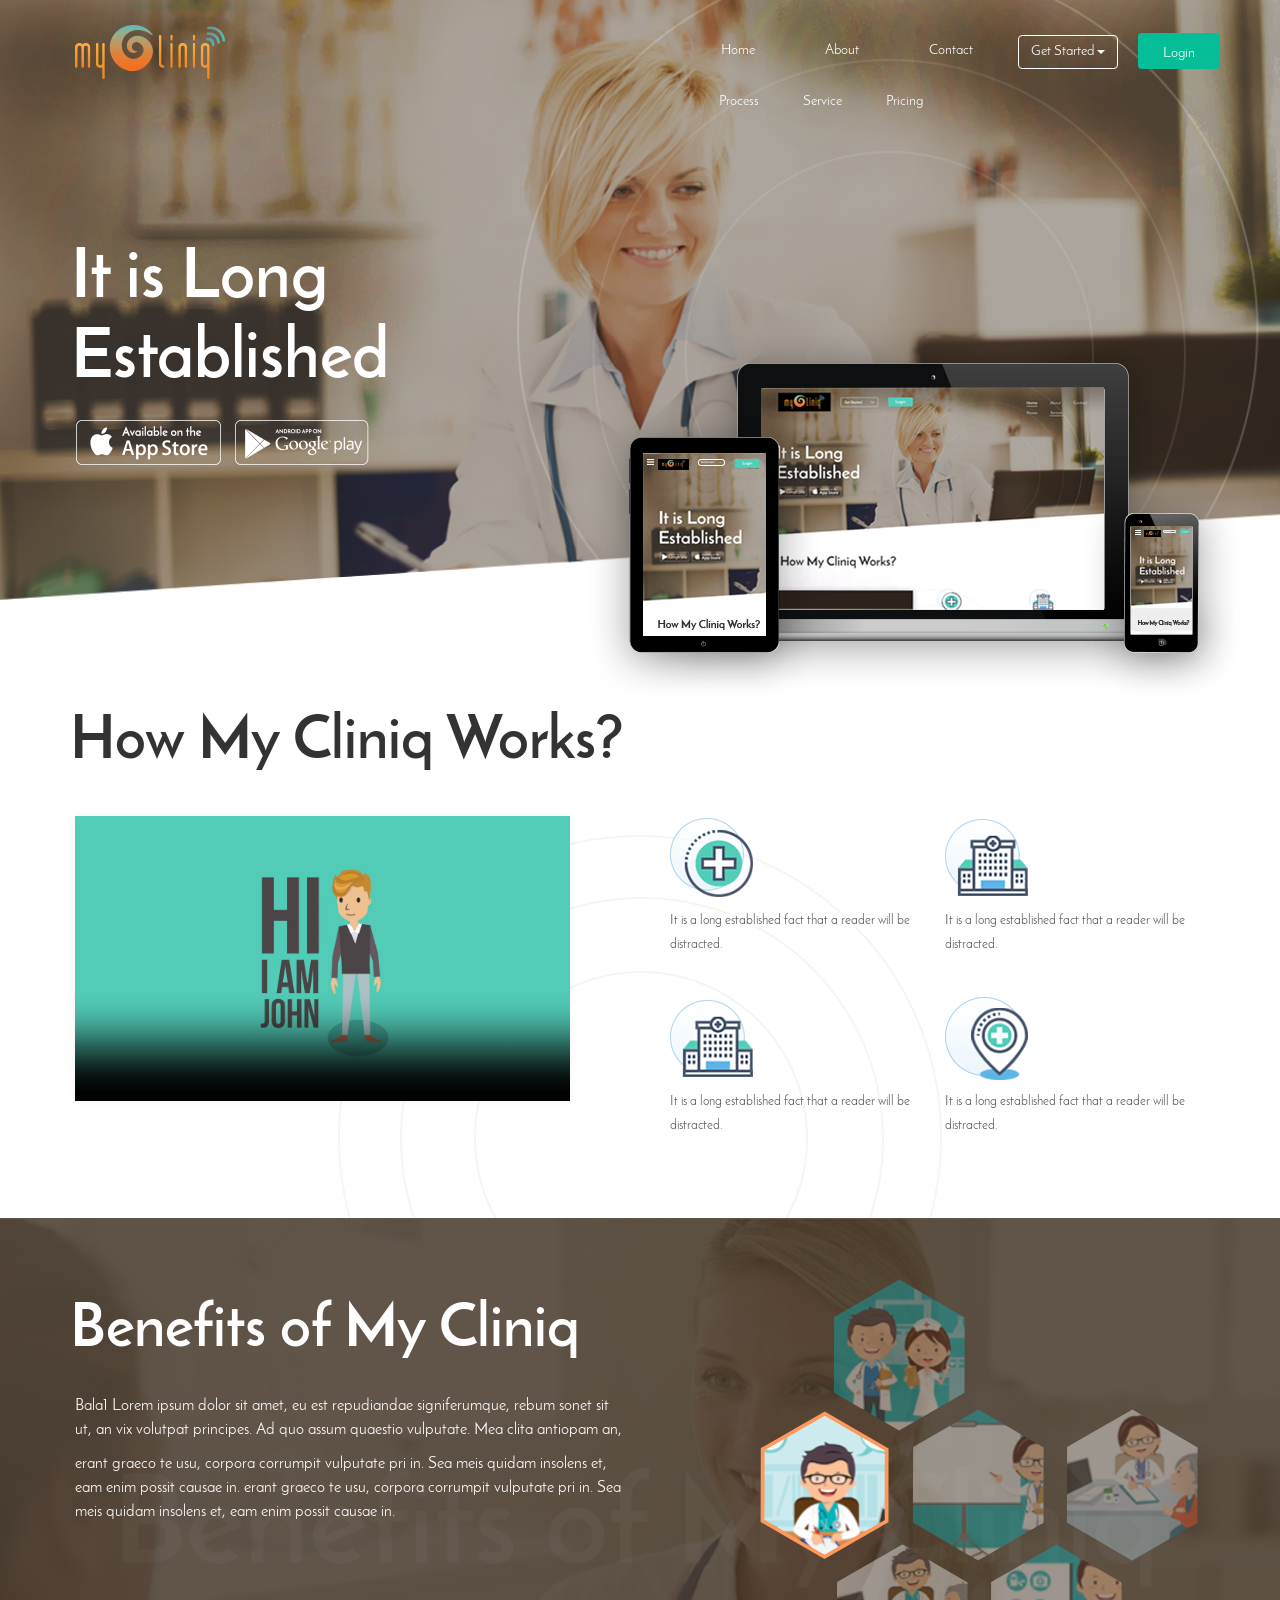
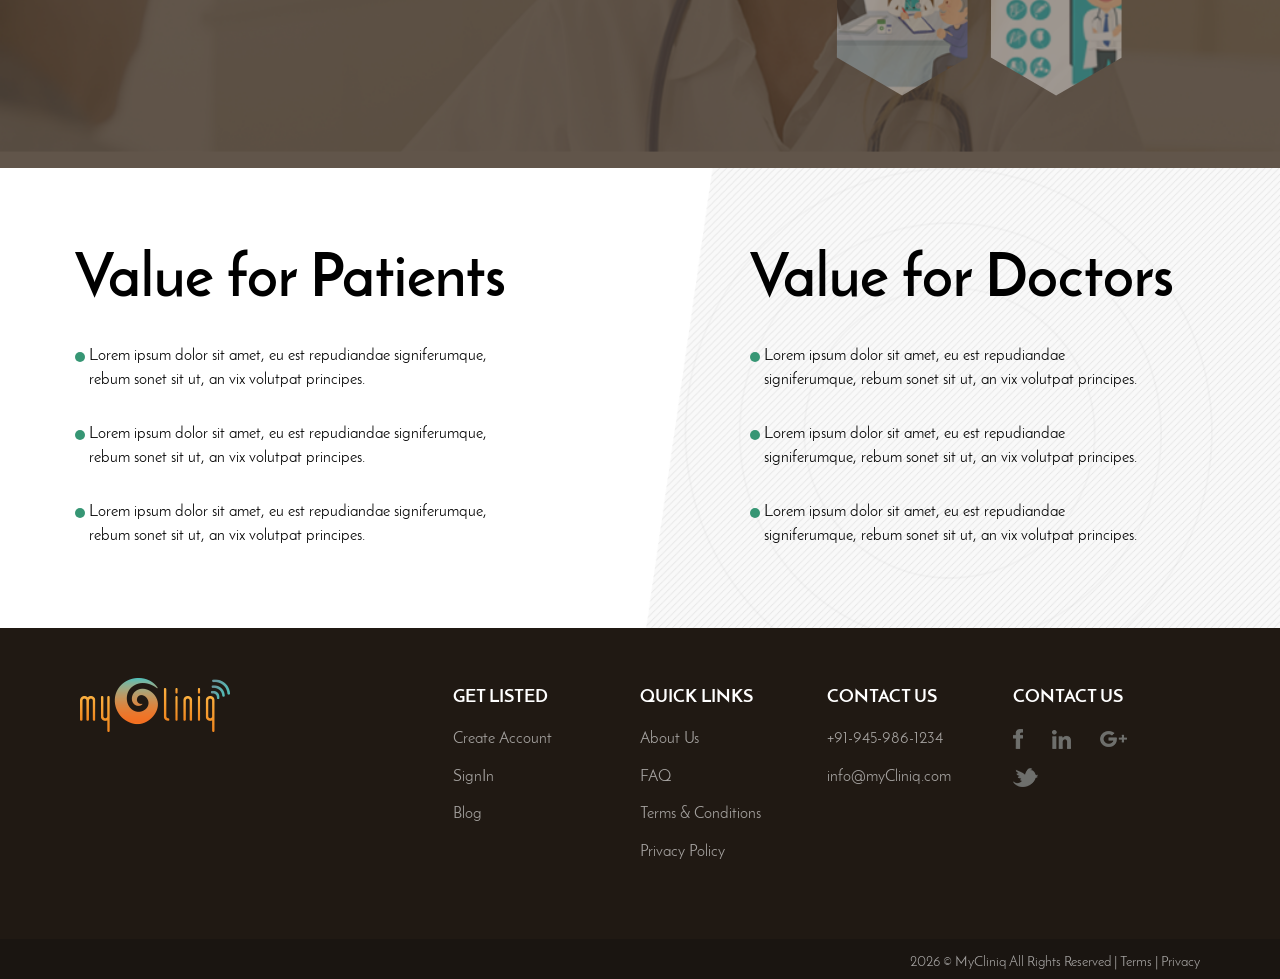
==== index.html @ f1e94895 "Initial commit: MyCliniq website with Terms & Privacy pages" ====
<!DOCTYPE html>
<html>
<head>
    <title>myCliniq</title>
    <meta http-equiv="content-type" content="text/html;"/>
    <meta name="description" content="">
    <meta name="keywords" content="">
    <meta name="google-site-verification" content="" />
    <meta charset="utf-8">
    <meta http-equiv="X-UA-Compatible" content="IE=edge">
    <meta name="viewport" content="width=device-width, initial-scale=1.0, minimum-scale=1.0, maximum-scale=1.0, user-scalable=no">  
    <!-- Favicons -->
    <link rel="shortcut icon" href="assets/images/fav.png">
    <!-- css styles link -->
    <link href="assets/css/bootstrap.min.css" rel="stylesheet">
    <link href="assets/css/style.min.css" rel="stylesheet">
</head>
<body>
    <div id="banner-section">
        <nav class="navbar-align navbar navbar-default navbar-fixed-top">
            <div class="container-fluid mmpad0">
                <div class="navbar-header">
                   <button type="button" class="navbar-toggle collapsed" data-toggle="collapse"data-target="#navbar" aria-expanded="false" aria-controls="navbar">
                    <span class="sr-only">Toggle navigation</span>
                    <span class="icon-bar"></span>
                    <span class="icon-bar"></span>
                    <span class="icon-bar"></span>
                </button>
                <a class="navbar-brand" href="#">
                    <img src="assets/images/banner/logo.png">
                </a>
            </div>
            <div id="navbar" class="navbar-collapse collapse">
                <ul class="nav navbar-nav navbar-right">
                    <li>
                        <a href="#">Home</a>
                    </li>
                    <li>
                        <a href="#">About</a>
                    </li>
                    <li>
                        <a href="#">Contact</a>
                    </li>
                   
                        <li class="nav-unlist">
                            <a href="#">Process</a>
                        </li>
                        <li class="nav-unlist">
                            <a href="#">Service</a>
                        </li>
                        <li class="nav-unlist" data-toggle="modal" data-target="#myModal">
                            <a href="#" >Pricing</a>
                        </li>

                    <li class="getstarted-dropdown">
                        <div class="dropdown">
                          <button class="btn btn-default dropdown-toggle" type="button" id="dropdownMenu1" data-toggle="dropdown" aria-haspopup="true" aria-expanded="true">
                            Get Started
                            <span class="caret"></span>
                        </button>
                        <ul class="dropdown-menu">
                            <li><a href="#">For Patients</a></li>
                            <li><a href="#">For Doctors</a></li>
                        </ul>
                    </li>
                    <li class="loginbtn">
                        <a href="#">Login</a>
                    </li>
                    

                </ul>
            </div>
        </div>
    </nav>
    <div id="nav-below">
        <ul class="list-unstyled pull-right">
            <li>
                <a href="#">Process</a>
            </li>
            <li>
                <a href="#">Service</a>
            </li>
            <li data-toggle="modal" data-target="#myModal">
                <a href="#" >Pricing</a>
            </li>
        </ul>
    </div>
    <div class="banner-notes">
        <h5>It is Long <br>Established</h5>
        <ul class="list-unstyled">
            <li>
                <a href="#">
                    <img src="assets/images/banner/store.png">
                </a>
            </li>
            <li>
                <a href="#">
                    <img src="assets/images/banner/play.png">
                </a>
            </li>
        </ul>
    </div>
    <div class="banner-showcase">
        <img src="assets/images/banner/lap.png">
    </div>
</div>
<!-- how its works -->
<div class="row" id="how-it-works">
    <div class="works-heading">
        <h5>How My Cliniq Works?</h5>

    </div>
    <img src="assets/images/works/how-works.png" class="work-banner">
    <div class="work-circle">
        <img src="assets/images/works/work-circle.png">
    </div>
    <div class="col-md-6 mpad0">
        <div class="video-section">
         <video poster="assets/images/works/poster.png" allowfullscreen="" controls="">
             <source src="assets/patient.mp4" type="video/mp4">
             </video>
         </div>
     </div>
     <div class="col-md-6 mpad0">
        <div class="video-elboration">
            <div class="col-md-6 col-sm-6 col-xs-12 mpad0 work-process">
                <img src="assets/images/works/icon1.png">
                <p>
                    It is a long established fact that a reader will be distracted.
                </p>
            </div>
            <div class="col-md-6 col-sm-6 col-xs-12 mpad0 work-process">
                <img src="assets/images/works/icon2.png">
                <p>
                    It is a long established fact that a reader will be distracted.
                </p>
            </div>
            <div class="col-md-6 col-sm-6 col-xs-12 mpad0 work-process">
                <img src="assets/images/works/icon2.png">
                <p>
                    It is a long established fact that a reader will be distracted.
                </p>
            </div>
            <div class="col-md-6 col-sm-6 col-xs-12 mpad0 work-process">
                <img src="assets/images/works/icon3.png">
                <p>
                    It is a long established fact that a reader will be distracted.
                </p>
            </div>
        </div>
    </div>
</div>
<!-- benefits of works -->
<div id="benefits-visirx">
   <div class="arrow-section">
    <ul>
        <li class="left-arrow" id="previous">
            <img src="assets/images/benefits/left-arrow.png">
        </li>
        <li class="right-arrow" id="next" >
            <img src="assets/images/benefits/right-arrow.png">
        </li>
    </ul>
</div>
<div class="works-heading">
    <h5>Benefits of My Cliniq</h5>
</div>
<div class="col-md-6">
    <div class="dsktp-benefit visirx-benefits-desc">
        <div class="benifts-desc first-menu-section">
            <p>Bala1 Lorem ipsum dolor sit amet, eu est repudiandae signiferumque, rebum sonet sit ut, an vix volutpat principes. Ad quo assum quaestio vulputate. Mea clita antiopam an, 
            </p>
            <p>
                erant graeco te usu, corpora corrumpit vulputate pri in. Sea meis quidam insolens et, eam enim possit causae in.
                erant graeco te usu, corpora corrumpit vulputate pri in. Sea meis quidam insolens et, eam enim possit causae in.
            </p>
        </div>
        <div class="benifts-desc second-menu-section hide">
            <p>Bala2 Lorem ipsum dolor sit amet, eu est repudiandae signiferumque, rebum sonet sit ut, an vix volutpat principes. Ad quo assum quaestio vulputate. Mea clita antiopam an, 
            </p>
            <p>
                erant graeco te usu, corpora corrumpit vulputate pri in. Sea meis quidam insolens et, eam enim possit causae in.
                erant graeco te usu, corpora corrumpit vulputate pri in. Sea meis quidam insolens et, eam enim possit causae in.
            </p>
        </div>
        <div class="benifts-desc third-menu-section hide">
            <p>Bala3 Lorem ipsum dolor sit amet, eu est repudiandae signiferumque, rebum sonet sit ut, an vix volutpat principes. Ad quo assum quaestio vulputate. Mea clita antiopam an, 
            </p>
            <p>
                erant graeco te usu, corpora corrumpit vulputate pri in. Sea meis quidam insolens et, eam enim possit causae in.
                erant graeco te usu, corpora corrumpit vulputate pri in. Sea meis quidam insolens et, eam enim possit causae in.
            </p>
        </div>
        <div class="benifts-desc four-menu-section hide">
            <p>Bala4 Lorem ipsum dolor sit amet, eu est repudiandae signiferumque, rebum sonet sit ut, an vix volutpat principes. Ad quo assum quaestio vulputate. Mea clita antiopam an, 
            </p>
            <p>
                erant graeco te usu, corpora corrumpit vulputate pri in. Sea meis quidam insolens et, eam enim possit causae in.
                erant graeco te usu, corpora corrumpit vulputate pri in. Sea meis quidam insolens et, eam enim possit causae in.
            </p>
        </div>
        <div class="benifts-desc five-menu-section hide">
            <p>Bala5 Lorem ipsum dolor sit amet, eu est repudiandae signiferumque, rebum sonet sit ut, an vix volutpat principes. Ad quo assum quaestio vulputate. Mea clita antiopam an, 
            </p>
            <p>
                erant graeco te usu, corpora corrumpit vulputate pri in. Sea meis quidam insolens et, eam enim possit causae in.
                erant graeco te usu, corpora corrumpit vulputate pri in. Sea meis quidam insolens et, eam enim possit causae in.
            </p>
        </div>
        <div class="benifts-desc six-menu-section hide">
            <p>Bala6 Lorem ipsum dolor sit amet, eu est repudiandae signiferumque, rebum sonet sit ut, an vix volutpat principes. Ad quo assum quaestio vulputate. Mea clita antiopam an, 
            </p>
            <p>
                erant graeco te usu, corpora corrumpit vulputate pri in. Sea meis quidam insolens et, eam enim possit causae in.
                erant graeco te usu, corpora corrumpit vulputate pri in. Sea meis quidam insolens et, eam enim possit causae in.
            </p>
        </div>
    </div>
    <div class="mob-benefit visirx-benefits-desc">
        <div class="benifts-desc first-menu-section">
            <img src="assets/images/benefits/1.png">
            <p>Bala1 Lorem ipsum dolor sit amet, eu est repudiandae signiferumque, rebum sonet sit ut, an vix volutpat principes. Ad quo assum quaestio vulputate. Mea clita antiopam an, 
            </p>
        </div>
        <div class="benifts-desc second-menu-section hide">
            <img src="assets/images/benefits/2.png">
            <p>Bala2 Lorem ipsum dolor sit amet, eu est repudiandae signiferumque, rebum sonet sit ut, an vix volutpat principes. Ad quo assum quaestio vulputate. Mea clita antiopam an, 
            </p>
        </div>
        <div class="benifts-desc third-menu-section hide">
            <img src="assets/images/benefits/3.png">
            <p>Bala3 Lorem ipsum dolor sit amet, eu est repudiandae signiferumque, rebum sonet sit ut, an vix volutpat principes. Ad quo assum quaestio vulputate. Mea clita antiopam an, 
            </p>
        </div>
        <div class="benifts-desc four-menu-section hide">
            <img src="assets/images/benefits/4.png">
            <p>Bala4 Lorem ipsum dolor sit amet, eu est repudiandae signiferumque, rebum sonet sit ut, an vix volutpat principes. Ad quo assum quaestio vulputate. Mea clita antiopam an, 
            </p>
        </div>
        <div class="benifts-desc five-menu-section hide">
            <img src="assets/images/benefits/5.png">
            <p>Bala5 Lorem ipsum dolor sit amet, eu est repudiandae signiferumque, rebum sonet sit ut, an vix volutpat principes. Ad quo assum quaestio vulputate. Mea clita antiopam an, 
            </p>
        </div>
        <div class="benifts-desc six-menu-section hide">
            <img src="assets/images/benefits/6.png">
            <p>Bala6 Lorem ipsum dolor sit amet, eu est repudiandae signiferumque, rebum sonet sit ut, an vix volutpat principes. Ad quo assum quaestio vulputate. Mea clita antiopam an, 
            </p>
        </div>
    </div>
</div>
<div class="col-md-6">
    <div class="benefits-polygon">
        <div class="layer1">
            <svg id="image-fill"  xmlns="http://www.w3.org/2000/svg" version="1.1" width="150" height="170" xmlns:xlink="http://www.w3.org/1999/xlink">
                <defs>
                   <pattern id="image-bg1" x="0" y="0" height="300" width="300" patternUnits="userSpaceOnUse">
                    <image width="150" height="170" xlink:href="assets/images/benefits/2.png">
                    </image>
                </pattern>
            </defs>
            <polygon data-menu="first-menu" class="hex " points="133.5,118.8 68.1,156.4 2.9,118.5 3.1,43.1 68.4,5.6 133.6,43.4" fill="url('#image-bg1')">
            </polygon>
        </svg>
    </div>
    <div class="layer2">
        <svg id="image-fill"  xmlns="http://www.w3.org/2000/svg" version="1.1" width="150" height="170" xmlns:xlink="http://www.w3.org/1999/xlink">
            <defs>
                <pattern id="image-bg2" x="0" y="0" height="300" width="300" patternUnits="userSpaceOnUse">
                    <image width="150" height="170" xlink:href="assets/images/benefits/1.png">
                    </image>
                </pattern>
            </defs>
            <polygon data-menu="second-menu" class="hex active" points="133.5,118.8 68.1,156.4 2.9,118.5 3.1,43.1 68.4,5.6 133.6,43.4" fill="url('#image-bg2')"></polygon>
        </svg>
        <svg id="image-fill"  xmlns="http://www.w3.org/2000/svg" version="1.1" width="150" height="170" xmlns:xlink="http://www.w3.org/1999/xlink">
            <defs>
                <pattern id="image-bg3" x="0" y="0" height="300" width="300" patternUnits="userSpaceOnUse">
                    <image width="150" height="170" xlink:href="assets/images/benefits/3.png">
                    </image>
                </pattern>
            </defs>
            <polygon data-menu="third-menu" class="hex" points="133.5,118.8 68.1,156.4 2.9,118.5 3.1,43.1 68.4,5.6 133.6,43.4" fill="url('#image-bg3')"></polygon>
        </svg>
        <svg id="image-fill"  xmlns="http://www.w3.org/2000/svg" version="1.1" width="150" height="170" xmlns:xlink="http://www.w3.org/1999/xlink">
            <defs>
                <pattern id="image-bg4" x="0" y="0" height="300" width="300" patternUnits="userSpaceOnUse">
                    <image width="150" height="170" xlink:href="assets/images/benefits/4.png">
                    </image>
                </pattern>
            </defs>
            <polygon data-menu="four-menu" class="hex" points="133.5,118.8 68.1,156.4 2.9,118.5 3.1,43.1 68.4,5.6 133.6,43.4" fill="url('#image-bg4')"></polygon>
        </svg>
    </div>
    <div class="layer3">
        <svg id="image-fill"  xmlns="http://www.w3.org/2000/svg" version="1.1" width="150" height="170" xmlns:xlink="http://www.w3.org/1999/xlink">
            <defs>
                <pattern id="image-bg5" x="0" y="0" height="300" width="300" patternUnits="userSpaceOnUse">
                    <image width="150" height="170" xlink:href="assets/images/benefits/5.png">
                    </image>
                </pattern>
            </defs>
            <polygon data-menu="five-menu" class="hex" points="133.5,118.8 68.1,156.4 2.9,118.5 3.1,43.1 68.4,5.6 133.6,43.4" fill="url('#image-bg5')"></polygon>
        </svg>
        <svg id="image-fill"  xmlns="http://www.w3.org/2000/svg" version="1.1" width="150" height="170" xmlns:xlink="http://www.w3.org/1999/xlink">
            <defs>
                <pattern id="image-bg6" x="0" y="0" height="300" width="300" patternUnits="userSpaceOnUse">
                    <image width="150" height="170" xlink:href="assets/images/benefits/6.png">
                    </image>
                </pattern>
            </defs>
            <polygon data-menu="six-menu" class="hex" points="133.5,118.8 68.1,156.4 2.9,118.5 3.1,43.1 68.4,5.6 133.6,43.4" fill="url('#image-bg6')"></polygon>
        </svg>
    </div>
</div>
</div>
</div>
<!-- visirx value -->
<div id="visirx-value-section">
    <div class="col-md-6">
        <div class="value-patient">
            <div class="works-heading">
                <h5>Value for Patients</h5>
            </div>
            <div class="value-desc">
                <ul class="list-unstyled">
                    <li>
                        <label></label>
                        <span> 
                            Lorem ipsum dolor sit amet, eu est repudiandae signiferumque,
                            rebum sonet sit ut, an vix volutpat principes.
                        </span>
                    </li>
                    <li>
                        <label></label>
                        <span> 
                            Lorem ipsum dolor sit amet, eu est repudiandae signiferumque,
                            rebum sonet sit ut, an vix volutpat principes.
                        </span>
                    </li>
                    <li>
                        <label></label>
                        <span> 
                            Lorem ipsum dolor sit amet, eu est repudiandae signiferumque,
                            rebum sonet sit ut, an vix volutpat principes.
                        </span>
                    </li>
                </ul>
            </div>
        </div>
    </div>
    <div class="col-md-6 mpad0 pad0">
        <div class="value-doctor">
            <div class="value-doctr-img">
                <img src="assets//images/value/lines.png">
            </div>
            <div class="works-heading">
                <h5>Value for Doctors</h5>
            </div>
            <div class="value-desc">
                <ul class="list-unstyled">
                    <li>
                        <label class="hex-bullet"></label>
                        <span> 
                            Lorem ipsum dolor sit amet, eu est repudiandae signiferumque,
                            rebum sonet sit ut, an vix volutpat principes.
                        </span>
                    </li>
                    <li>
                        <label></label>
                        <span> 
                            Lorem ipsum dolor sit amet, eu est repudiandae signiferumque,
                            rebum sonet sit ut, an vix volutpat principes.
                        </span>
                    </li>
                    <li>
                        <label></label>
                        <span> 
                            Lorem ipsum dolor sit amet, eu est repudiandae signiferumque,
                            rebum sonet sit ut, an vix volutpat principes.
                        </span>
                    </li>
                </ul>
            </div>
        </div>
    </div>
</div>
<!-- footer -->
<div class="footer">
    <div class="container-fluid pad0">
        <div class="col-md-4 pad0">
            <div class="logo-footer">
                <img src="assets/images/banner/logo.png">
            </div>
        </div>
        <div class="col-md-2 col-xs-6 pad0">
            <div class="footer-link">
                <h5>GET LISTED</h5>
                <ul class="list-unstyled">
                    <li>
                        <a href="#">Create Account</a>
                    </li>
                    <li>
                        <a href="#">SignIn</a>
                    </li>
                    <li>
                        <a href="#">Blog</a>
                    </li>
                </ul>
            </div>
        </div>
        <div class="col-md-2 col-xs-6 pad0">
            <div class="footer-link">
                <h5>QUICK LINKS</h5>
                <ul class="list-unstyled">
                    <li>
                        <a href="#">About Us</a>
                    </li>
                    <li>
                        <a href="#">FAQ</a>
                    </li>
                    <li>
                        <a href="terms-and-conditions.html">Terms & Conditions</a>
                    </li>
                    <li>
                        <a href="privacy-policy.html">Privacy Policy</a>
                    </li>
                </ul>
            </div>
        </div>
        <div class="col-md-2 col-xs-6 pad0">
            <div class="footer-link">
                <h5>CONTACT US</h5>
                <ul class="list-unstyled">
                    <li>
                        <a href="#">+91-945-986-1234</a>
                    </li>
                    <li>
                        <a href="#">info@myCliniq.com</a>
                    </li>
                </ul>
            </div>
        </div>
        <div class="col-md-2 col-xs-6 pad0">
            <div class="sociallink footer-link">
                <h5>CONTACT US</h5>
                <ul class="list-unstyled">
                    <li>
                        <a href="#">
                            <img src="assets/images/footer/fb.png">
                        </a>
                    </li>
                    <li>
                        <a href="#">
                            <img src="assets/images/footer/linkedin.png">
                        </a>
                    </li>
                    <li>
                        <a href="#">
                            <img src="assets/images/footer/plus.png">
                        </a>
                    </li>
                    <li>
                        <a href="#">
                            <img src="assets/images/footer/twitter.png">
                        </a>
                    </li>
                </ul>
            </div>
        </div>
    </div>
</div>
<div class="footer-copyright">
    <p class="pull-right">2026 &copy; MyCliniq All Rights Reserved | <a href="terms-and-conditions.html" style="color: inherit;">Terms</a> | <a href="privacy-policy.html" style="color: inherit;">Privacy</a></p>
</div>

<!-- modal -->
<div class="modal fade pricing-modal" id="myModal" tabindex="-1" role="dialog" aria-labelledby="myModalLabel">
  <div class="modal-dialog" role="document">
    <div class="modal-content">
      <div class="modal-header">
        <button type="button" class="close" data-dismiss="modal" aria-label="Close"><span aria-hidden="true">&times;</span></button>
        <h4 class="modal-title" id="myModalLabel">Patients</h4>
    </div>
</div>
<div class="modal-body">
    <div class="pricing-list">
        <ul class="list-unstyled">
            <li>
                <label>
                    Lorem ipsum dolor sit amet, consectetur adipiscing elit, sed do eiusmod tempor incididunt ut labore et dolore magna aliqua.
                </label>
            </li>
            <li>
                <label>
                    Lorem ipsum dolor sit amet, consectetur adipiscing elit, sed do eiusmod tempor incididunt ut labore et dolore magna aliqua.
                </label>
            </li>
            <li>
                <label>
                    Lorem ipsum dolor sit amet, consectetur adipiscing elit, sed do eiusmod tempor incididunt ut labore et dolore magna aliqua.
                </label>
            </li>
            <li>
                <label>
                    Lorem ipsum dolor sit amet, consectetur adipiscing elit, sed do eiusmod tempor incididunt ut labore et dolore magna aliqua.
                </label>
            </li>
            <li>
                <label>
                    Lorem ipsum dolor sit amet, consectetur adipiscing elit, sed do eiusmod tempor incididunt ut labore et dolore magna aliqua.
                </label>
            </li>
            <li>
                <label>
                    Lorem ipsum dolor sit amet, consectetur adipiscing elit, sed do eiusmod tempor incididunt ut labore et dolore magna aliqua.
                </label>
            </li>
        </ul>
        <div class="price-footer">
            <div class="inline-block month-block">
                <sup> ₹ </sup>
                <span class="price"> 1,000 </span>
                <span class="period"> Month</span>
            </div>
            <div class="center-divider inline-block">
            </div>
            <div class="inline-block year-block">
               <sup> ₹ </sup>
               <span class="price"> 10,000 </span>
               <span class="period"> Year </span>
           </div>
       </div>
   </div>
</div>
</div>
</div>
</div>


<!--script link -->
<script src="assets/js/vendor/jquery-3.1.0.min.js"></script>
<script src="assets/js/vendor/modernizr-2.6.2.min.js"></script>
<script src="assets/js/vendor/bootstrap.min.js"></script>
<script src="assets/js/scripts.min.js"></script>
</body>
</html>
---- assets/css/style.min.css ----
/*!
 * htmlscaffolding
 * Basic web scaffolding
 * http://cartoonmango.com
 * @author Arun Prasad
 * @version 
 * Copyright .  licensed.
 */

 /*font area*/
 /*fontize*/
 /*common css*/
 .pad0 {
  padding: 0px;
}
.nav-unlist{
  display: none !important;
}
#how-it-works {
  padding: 0px 60px;
  margin: 0px auto;
  padding-bottom: 40px;
  position: relative;
}
#how-it-works .work-banner {
  position: absolute;
  bottom: 0px;
  right: 0px;
  left: 0px;
  text-align: center;
  margin: 0 auto;
}
#how-it-works .work-circle {
  position: absolute;
  width: 100%;
  bottom: 0px;
  overflow: hidden;
}
#how-it-works .work-circle img {
  margin: 0 auto;
  position: absolute;
  bottom: 0;
  left: 0;
  right: 0;
}

#how-it-works .works-heading {
  position: relative;
}
#how-it-works .works-heading h5 {
  font-family: JosefinSansBold;
  font-size: 60px;
  position: relative;
  left: 10px;
  margin-bottom: 40px;
}
#how-it-works .works-heading label {
  display: inline-block;
  height: 4px;
  width: 60px;
  background-color: #369674;
  position: absolute;
  top: 23px;
}
#how-it-works video {
  width: 90%;
  box-shadow: 0px 0px 7px 1px rgba(0, 0, 0, 0.04);
}
#how-it-works .video-elboration p {
  font-family: JosefinSansRegular;
  font-size: 13px;
  line-height: 24px;
  color: #5c5c5c;
  margin-top: 10px;
}
#how-it-works .video-elboration .work-process {
  margin-bottom: 30px;
}

#benefits-visirx {
  overflow: hidden;
  background: url("../images/benefits/benefits-bg.png");
  background-size: cover;
  width: 100%;
  height: 550px;
  position: relative;
  padding: 0px 60px;
}
#benefits-visirx h5 {
  font-family: JosefinSansBold;
  font-size: 60px;
  position: relative;
  left: 10px;
  color: #fff;
  padding-top: 70px;
  padding-bottom: 20px;
  z-index: 99;
}
#benefits-visirx label {
  display: inline-block;
  height: 6px;
  width: 60px;
  background-color: #369674;
  position: absolute;
  top: 104px;
  z-index: 9;
}
#benefits-visirx .benifts-desc p {
  font-family: JosefinSansRegular;
  font-size: 16px;
  color: #fff;
  line-height: 24px;
}
#benefits-visirx .benefits-polygon {
  position: absolute;
  top: -165px;
  left: 20%;
}
#benefits-visirx .benefits-polygon .hex {
  cursor: pointer;
  fill-opacity: 0.4;
}
#benefits-visirx .benefits-polygon #color-fill .hex {
  fill: #ffff00;
}
#benefits-visirx .benefits-polygon .hex:hover {
  fill-opacity: 1;
  stroke: #fe985b;
  stroke-width: 4;
  transform: scale(0.95);
  -webkit-transform: scale(0.95);
  transform-origin: 50% 50%;
  -webkit-transform-origin: 50% 50%;
}
#benefits-visirx .benefits-polygon .hex.active {
  fill-opacity: 1;
  stroke: #fe985b;
  stroke-width: 4;
  transform: scale(0.95);
  -webkit-transform: scale(0.95);
  transform-origin: 50% 50%;
  -webkit-transform-origin: 50% 50%;
}
#benefits-visirx .benefits-polygon .hex {
  transition: transform, fill-opacity, stroke-width;
  -webkit-transition: transform, fill-opacity, stroke-width;
  transition-duration: 1s;
  -webkit-transition-duration: 1s;
}
#benefits-visirx .benefits-polygon .layer1 svg {
  position: relative;
  left: 75px;
  bottom: -45px;
  z-index: 999;
}
#benefits-visirx .benefits-polygon .layer3 svg {
  position: relative;
  left: 78px;
  top: -40px;
}
#benefits-visirx .mob-benefit {
  display: none;
}
#benefits-visirx .arrow-section {
  display: none;
  position: absolute;
  right: 85px;
  bottom: 0px;
  z-index: 99;
}
#benefits-visirx .arrow-section ul {
  margin-bottom: 0px;
}
#benefits-visirx .arrow-section ul li {
  padding: 15px;
  background-color: #fff;
  display: inline-block;
  cursor: pointer;
  margin-left: -4px;
}
#benefits-visirx .arrow-section ul li img {
  cursor: pointer;
}


.arrow-section ul li.left-arrow:hover, .arrow-section ul li.right-arrow:hover {
  background-color: #f1efef !important;
}

#visirx-value-section {
  overflow: hidden;
}
#visirx-value-section .value-patient-img img {
  position: absolute;
  height: 450px;
  width: 100%;
}
#visirx-value-section .value-doctr-img img {
  position: absolute;
  width: 100%;
  left: 0;
  top: 0;
  bottom: 0;
  z-index: -1;
}
#visirx-value-section h5 {
  padding: 0px;
  font-family: JosefinSansBold;
  font-size: 60px;
  position: relative;
  left: 60px;
  color: #000;
  padding-top: 70px;
  padding-bottom: 20px;
  z-index: 99;
}
#visirx-value-section label {
  display: inline-block;
  height: 6px;
  width: 60px;
  background-color: #369674;
  position: absolute;
  top: 103px;
  z-index: 9;
  left: 60px;
}

#visirx-value-section .value-doctor {
  margin-bottom: 50px;
}
#visirx-value-section .value-doctor .works-heading h5 {
  padding-left: 50px;
  display: inline-block;
}
#visirx-value-section .value-doctor .works-heading label {
  left: 100px;
}
#visirx-value-section .value-doctor .value-desc {
  padding-left: 110px;
}
#visirx-value-section .value-desc {
  padding: 0px 60px;
}
#visirx-value-section .value-desc ul li {
  padding-bottom: 30px;
}
#visirx-value-section .value-desc ul li label {
  width: 10px;
  height: 10px;
  display: inline-block;
  background-color: #369674;
  border-radius: 50%;
  position: relative;
  top: -17px;
  left: 0px;
}
#visirx-value-section .value-desc ul li span {
  font-family: JosefinSansRegular;
  font-size: 16px;
  color: #000;
  line-height: 24px;
  width: 82%;
  display: inline-block;
}
.inline-block {
  display: inline-block;
}
.pricing-modal .modal-content {
  border-radius: 0px;
  box-shadow: none;
  border: none;
}
.pricing-modal .modal-content .modal-header {
  padding: 20px 40px;
  border-bottom: none;
}
.pricing-modal .modal-content .modal-header .modal-title {
  font-family: JosefinSansBold;
}
.pricing-modal .modal-body {
  padding: 20px 40px;
  background-color: #fff;
  font-family: JosefinSansRegular;
}
.pricing-modal .modal-body ul li {
  margin-bottom: 20px;
}
.pricing-modal .modal-body ul li:before {
  content: "";
  background-color: #369674;
  width: 7px;
  height: 7px;
  display: inline-block;
  border-radius: 50%;
}
.pricing-modal .modal-body ul li label {
  display: inline-block;
  width: 97%;
  vertical-align: top;
  padding-left: 5px;
}
.pricing-modal .price-footer{
  padding: 20px 0;
}
.pricing-modal .price-footer .month-block{
  float: left;
  padding-left: 10%;
}
.pricing-modal .price-footer .month-block sup,
.pricing-modal .price-footer .year-block sup{
  top: -1.5em;
  font-size: 12px;
  color: #379674;
  font-family: JosefinSansBold;
}
.pricing-modal .price-footer .month-block .price,
.pricing-modal .price-footer .year-block .price{
  font-size: 30px;
  color: #379674;
  font-family: JosefinSansBold;
}
.pricing-modal .price-footer .month-block .period,
.pricing-modal .price-footer .year-block .period{
  font-family: JosefinSansBold;
  font-size: 16px;
  color: #333333;
  opacity: 0.8;
}
.pricing-modal .price-footer .center-divider{
  border-right: 1px solid #ddd;
    height: 50px;
    width: 14%;
}
.pricing-modal .price-footer .year-block{
  float: right;
  padding-right: 10%;
}

.footer {
  background-color: #201913;
  padding: 50px 80px;
  clear: both;
}
.footer .logo-footer img {
  width: 150px;
}
.footer .footer-link h5 {
  font-family: JosefinSansBold;
  font-size: 18px;
  color: #fff;
  margin-bottom: 20px;
}
.footer .footer-link ul li {
  padding-bottom: 15px;
}
.footer .footer-link ul li a, .footer .footer-link ul li a:hover {
  font-family: JosefinSansRegular;
  font-size: 16px;
  color: #fff;
  opacity: 0.6;
  text-decoration: none;
  cursor: pointer;
}
.footer .sociallink ul li {
  display: inline-block;
  margin-right: 25px;
}

.footer-copyright {
  background-color: #1a1511;
  clear: both;
  padding: 20px 80px;
}
.footer-copyright p {
  font-family: JosefinSansRegular;
  font-size: 14px;
  color: #fff;
  opacity: 0.6;
  margin-bottom: 0px;
  position: relative;
  top: -6px;
}

#banner-section {
  background: url("../images/banner/banner.png");
  background-size: cover;
  width: 100%;
  height: 700px;
  position: relative;
}
#banner-section .navbar-align {
  background-color: transparent;
  border-bottom: none;
  padding: 0px 60px;
  margin-top: 10px;
}
#banner-section .navbar-align .loginbtn {
  color: white;
  background-color: #05be97;
  border-radius: 4px;
  position: relative;
  top: 3px;
  padding: 0px;
}
#banner-section .navbar-align .navbar-brand {
  padding: 15px 0px;
  margin-left: 0px;
}
#banner-section .navbar-align .navbar-right {
  margin-top: 20px;
}
#banner-section .navbar-align .navbar-right li {
  margin-left: 20px;
}
#banner-section .navbar-align .navbar-right li a {
  color: #fff;
  font-family: JosefinSansRegular;
  font-size: 14px;
  padding: 8px 25px;
  position: relative;
  top: 3px;
}
#banner-section .navbar-align .getstarted-dropdown button {
  background-color: transparent;
  color: #fff;
  border: 1px solid #fff;
  font-family: JosefinSansRegular;
  font-size: 14px;
  position: relative;
  top: 5px;
}
#banner-section .navbar-align .getstarted-dropdown .dropdown-menu {
  background-color: transparent;
  border: 1px solid #fff;
  margin-top: 20px;
  padding-top: 0px;
}
#banner-section .navbar-align .getstarted-dropdown .dropdown-menu:before {
  content: '';
  width: 0;
  height: 0;
  border-left: 9px solid transparent;
  border-right: 9px solid transparent;
  border-bottom: 9px solid white;
  position: absolute;
  top: -9px;
  right: 0px;
}
#banner-section .navbar-align .getstarted-dropdown .dropdown-menu li {
  margin-left: 0px;
  padding-top: 0px;
  padding-bottom: 0px;
}
#banner-section .navbar-align .getstarted-dropdown .dropdown-menu li a:hover {
  background-color: #fff;
  color: #000 !important;
}
#banner-section .banner-notes {
  position: absolute;
  top: 230px;
  left: 76px;
}
#banner-section .banner-notes h5 {
  font-family: JosefinSansBold;
  font-size: 68px;
  color: #fff;
  line-height: 80px;
  margin-bottom: 20px;
  position: relative;
  left: -5px;
}
#banner-section .banner-notes ul li {
  display: inline-block;
  margin-right: 10px;
}
#banner-section .banner-showcase {
  position: absolute;
  right: 40px;
  bottom: 0px;
}
#banner-section .banner-showcase img {
  width:100%;
}
#nav-below {
  position: absolute;
  top: 90px;
  right: 357px;
}
#nav-below ul li {
  display: inline-block;
  margin-left: 40px;
}
#nav-below ul li a, #nav-below ul li a:hover {
  font-family: JosefinSansRegular;
  font-size: 14px;
  color: #fff;
  text-decoration: none;
}

.header-align {
  background-color: #fff !important;
  margin-top: 0px !important;
  height: 80px;
  border-bottom: 1px solid #f7f7f7 !important;
}

.active-border {
  border: 2px solid #05be97 !important;
}

.active-color {
  color: #05be97 !important;
}

/*animation*/
.slideup {
  animation-name: slideup;
  animation-duration: 2s;
  animation-timing-function: ease;
}

.slidedown {
  animation-name: slidedown;
  animation-duration: 2s;
  animation-timing-function: ease;
}

@keyframes slideup {
  0% {
    transform: translate(0px, 50px);
    opacity: 0.5;
  }
  100% {
    transform: translate(0px, 0px);
    opacity: 1;
  }
}
@keyframes slidedown {
  0% {
    transform: translate(0px, -100px);
  }
  100% {
    transform: translate(0px, 0px);
  }
}
.btn:active:focus, .btn:focus {
  outline: 0;
  outline-offset: 0;
  box-shadow: none;
}

@media only screen and (min-width: 1024px) and (max-width: 1200px) {
  #visirx-value-section .works-heading h5 {
    font-size: 50px;
  }
  #visirx-value-section .value-patient .value-desc ul li span {
    width: 90%;
    font-size: 14px;
  }
  #visirx-value-section .value-doctor .value-desc ul li span {
    width: 90%;
    font-size: 14px;
  }
}
@media only screen and (min-width: 991px) and (max-width: 1260px) {
  #benefits-visirx .benefits-polygon {
    top: -140px;
    left: 20%;
  }
  #benefits-visirx .benefits-polygon .layer1 svg {
    left: 50px;
    bottom: -42px;
  }

  #benefits-visirx .benefits-polygon .layer3 svg {
    left: 53px;
    top: -40px;
  }
}
@media only screen and (min-width: 991px) and (max-width: 1024px) {
  #nav-below {
    display: none;
  }

  #banner-section .navbar-align .navbar-right li {
    margin-left: 10px;
  }
  #banner-section .banner-showcase img {
    position: absolute;
    right: 20px;
    bottom: 85px;
    width: 52%;
  }

  #visirx-value-section .works-heading h5 {
    font-size: 40px;
  }
  #visirx-value-section .works-heading label {
    top: 94px;
  }
  #visirx-value-section .value-doctr-img {
    display: none;
  }
  #visirx-value-section .value-doctor {
    background-color: #f6f6f6;
  }
  #visirx-value-section .value-patient .value-desc ul {
    margin-bottom: 0px;
  }
  #visirx-value-section .value-patient .value-desc ul li span {
    width: 100%;
    font-size: 14px;
  }
  #visirx-value-section .value-patient .value-desc ul li label {
    top: 26px;
    left: -18px;
  }
  #visirx-value-section .value-doctor {
    margin-bottom: 0px;
  }
  #visirx-value-section .value-doctor .value-desc {
    padding-left: 60px;
  }
  #visirx-value-section .value-doctor .value-desc ul {
    margin-bottom: 0px;
  }
  #visirx-value-section .value-doctor .value-desc ul li span {
    width: 100%;
    font-size: 14px;
  }
  #visirx-value-section .value-doctor .value-desc ul li label {
    top: 26px;
    left: -18px;
  }
  #visirx-value-section .value-doctor .works-heading h5 {
    padding-left: 20px;
    margin-top: 0px;
    padding-top: 80px;
  }
  #visirx-value-section .value-doctor .works-heading label {
    left: 60px;
  }
}
@media only screen and (min-width: 768px) and (max-width: 991px) {
  #visirx-value-section .value-desc ul li span {
    width: 70%;
  }
}
@media only screen and (min-width: 420px) and (max-width: 640px) {
  #benefits-visirx .works-heading h5 {
    font-size: 40px;
  }
  #benefits-visirx .works-heading label {
    top: 94px;
  }

  #visirx-value-section .value-desc ul li span {
    font-size: 14px;
  }
  #visirx-value-section .value-doctor .works-heading label {
    top: 91px !important;
  }
  #visirx-value-section .works-heading h5 {
    font-size: 40px;
  }
  #visirx-value-section .works-heading label {
    top: 84px !important;
  }
}
@media only screen and (max-width: 991px) {
  .navbar-collapse.collapse {
    display: none !important;
    height: 0 !important;
    padding-bottom: 0;
    overflow: hidden !important;
  }


  .navbar-toggle.collapsed {
    display: block !important;
  }

  .navbar-toggle {
    display: block !important;
  }

  .navbar-collapse.collapse.in {
    display: block !important;
    height: auto !important;
    overflow: visible !important;
  }

  .navbar-nav > li, .navbar-header {
    float: none;
  }

  .nav-collapse-align ul {
    width: 100%;
  }

  #nav-below, .banner-showcase, .benefits-polygon, .value-doctr-img {
    display: none;
  }

  #banner-section .navbar-align {
    padding: 0px;
  }

  .navbar-header {
    padding: 11px 45px;
  }

  .navbar-toggle {
    margin-right: 0px;
  }

  .navbar-align.navbar-default .navbar-toggle {
    border-color: transparent;
    border: none;
  }

  .navbar-align .navbar-toggle .icon-bar {
    display: block;
    width: 5px;
    height: 5px;
    border-radius: 0px;
    background-color: #fff;
  }

  .navbar-align.navbar-default .navbar-toggle:focus, .navbar-align.navbar-default .navbar-toggle:hover {
    background-color: transparent;
    border: none;
  }

  .navbar-align.navbar-default .navbar-collapse, .navbar-align.navbar-default .navbar-form {
    border: none;
  }

  #banner-section .navbar-align .navbar-brand {
    padding: 10px 0px;
  }

  .navbar-brand > img {
    width: 85px;
  }

  .nav-unlist{
    display: block !important;
  }
  #banner-section .navbar-align .navbar-right {
    float: none !important;
    background-color: #fff;
    margin-top: 0px;
  }

  #banner-section .navbar-align .navbar-right li a {
    color: #636161;
    margin-top: 10px;
  }

  #banner-section .navbar-align .navright-btn {
    position: relative;
    top: -8px;
  }

  .mpad0, .mmpad0 {
    padding: 0px;
  }

  #how-it-works {
    padding: 0px 45px;
  }
  #how-it-works video {
    width: 100%;
  }

  #how-it-works .top-7{
    top: 0px;
  }
  #how-it-works .video-elboration {
    margin-top: 40px;
  }

  #benefits-visirx {
    padding: 0px 35px;
  }
  #benefits-visirx .dsktp-benefit {
    display: none;
  }
  #benefits-visirx .arrow-section, #benefits-visirx .mob-benefit {
    display: block;
  }
  #benefits-visirx .dropdown-toggle:active:focus, #benefits-visirx .dropdown-toggle:focus {
    outline: none;
    outline-offset: 0px;
    box-shadow: none;
  }
  #benefits-visirx .mob-benefit .benifts-desc img {
    display: block;
    text-align: center;
    margin: 0 auto;
    margin-bottom: 20px;
  }

  #banner-section .banner-notes {
    left: 45px;
  }

  /*value section*/
  #visirx-value-section .value-patient h5 {
    padding-left: 5px;
    padding-top: 70px;
    padding-bottom: 20px;
    left: 20px;
  }
  #visirx-value-section .value-patient label {
    width: 60px;
    top: 93px;
    left: 30px;
  }
  #visirx-value-section .value-patient .value-desc {
    padding: 0px 20px;
  }
  #visirx-value-section .value-doctor {
    background-color: #fbfbfb;
    margin-bottom: 0px;
  }
  #visirx-value-section .value-doctor .works-heading h5 {
    padding-left: 20px;
    left: 20px;
  }
  #visirx-value-section .value-doctor .works-heading label {
    width: 40px;
    top: 100px;
    left: 30px;
  }
  #visirx-value-section .value-doctor .value-desc {
    padding-left: 30px;
  }

  /*footer*/
  .footer {
    background-color: #201913;
    padding: 30px 40px;
    clear: both;
  }
  .footer .logo-footer {
    margin-bottom: 50px;
  }

  #banner-section .navbar-align .getstarted-dropdown button {
    background-color: transparent;
    color: #636175;
    border: 1px solid #fff;
    font-family: JosefinSansRegular;
    font-size: 14px;
    position: relative;
    top: 6px;
    left: 12px;
  }

  #banner-section .navbar-align .getstarted-dropdown .dropdown-menu {
    background-color: #fff;
    border: none;
    margin-top: 0px;
    padding-top: 0px;
    box-shadow: none;
    left: -23px;
    padding-left: 40px;
  }

  .loginbtn {
    width: 110px;
    position: relative;
    left: 22px;
    top: 10px;
  }

  .loginbtn a {
    color: #fff !important;
  }

  #banner-section .navbar-align .navbar-right {
    padding-bottom: 20px;
  }
}
@media only screen and (max-width: 767px) {
  /*benefits*/
  #benefits-visirx {
    padding: 0px 5px;
  }

  #benefits-visirx .arrow-section {
    position: absolute;
    right: 0px;
    top: 0px;
    z-index: 999;
  }

  #banner-section .banner-notes {
    position: absolute;
    top: 180px;
    left: 35px;
  }

  /*how it works*/
  #how-it-works {
    padding: 0px 20px;
  }
  #how-it-works .video-section {
    margin-bottom: 40px;
  }
  #how-it-works .video-section video {
    width: 100%;
  }
  #how-it-works .work-process p {
    line-height: 20px;
    font-size: 12px;
  }

  /*value section*/
  #visirx-value-section .value-patient h5 {
    padding-left: 10px;
    padding-top: 70px;
    padding-bottom: 20px;
  }
  #visirx-value-section .value-patient label {
    width: 60px;
    top: 93px;
    left: 30px;
  }
  #visirx-value-section .value-patient .value-desc {
    padding: 0px 20px;
  }
  #visirx-value-section .value-doctor {
    background-color: #fbfbfb;
    margin-bottom: 0px;
  }
  #visirx-value-section .value-doctor .works-heading h5 {
    padding-left: 20px;
  }
  #visirx-value-section .value-doctor .works-heading label {
    width: 40px;
    top: 91px;
    left: 30px;
  }
  #visirx-value-section .value-doctor .value-desc {
    padding-left: 30px;
  }

  /*footer*/
  .footer {
    background-color: #201913;
    padding: 30px 40px;
    clear: both;
  }
  .footer .logo-footer {
    margin-bottom: 50px;
  }
}
@media only screen and (max-width: 420px) {
  /*header*/
  .navbar-header {
    padding: 0px 30px;
  }

  .navbar-align.navbar-default .navbar-toggle {
    margin-right: 0px;
  }

  .navbar-collapse {
    margin-top: 10px;
  }

  /*banner*/
  #banner-section .banner-notes h5 {
    font-size: 48px;
    line-height: 70px;
  }

  #banner-section .banner-notes {
    top: 110px;
    left: 17px;
  }

  #banner-section {
    background: url(../images/banner/banner.png);
    background-size: cover;
    width: 100%;
    height: 480px;
    position: relative;
  }

  .header-align {
    height: 57px;
  }

  /*howit works*/
  #how-it-works {
    padding: 0px 15px;
  }

  #how-it-works .works-heading h5 {
    font-size: 30px;
    margin-bottom: 40px;
  }

  #how-it-works .works-heading label {
    height: 4px;
    width: 30px;
    top: 12px;
  }

  #how-it-works video {
    width: 100%;
  }

  .work-process{
    text-align: center;
  }
  .work-process p {
    line-height: 20px;
    font-size: 12px;
  }

  /*benefits*/
  #benefits-visirx h5 {
    font-size: 30px;
    padding-top: 50px;
    padding-bottom: 0px;
  }

  #benefits-visirx {
    padding: 0px 5px;
    max-height: 400px;
  }

  #benefits-visirx label {
    width: 40px;
    top: 70px;
  }

  /*value for patient*/
  #visirx-value-section h5 {
    padding: 0px 0px;
    font-size: 30px;
    padding-top: 50px;
    padding-bottom: 0px;
  }
  #visirx-value-section h5 label {
    width: 40px;
    top: 59px;
    left: 10px;
  }

  .video-section {
    margin-bottom: 20px;
  }

  #visirx-value-section .value-patient-img img {
    width: 100%;
  }
  #visirx-value-section .value-doctor {
    background-color: #fbfbfb;
    margin-bottom: 0px;
  }
  #visirx-value-section .value-doctor .works-heading h5 {
    padding-left: 10px;
  }
  #visirx-value-section .value-doctor .works-heading label {
    width: 40px;
    top: 70px;
    left: 20px;
  }
  #visirx-value-section .value-doctor .value-desc {
    padding-left: 35px;
  }
  #visirx-value-section .value-patient .works-heading h5 {
    padding-left: 0px;
    left: 10px;
  }
  #visirx-value-section .value-patient .works-heading label {
    width: 40px;
    top: 80px;
    left: 20px;
  }
  #visirx-value-section .value-doctr-img {
    display: none;
  }
  #visirx-value-section .value-desc {
    padding: 10px 10px;
  }
  #visirx-value-section .value-desc ul li {
    padding-bottom: 0px;
  }
  #visirx-value-section .value-desc ul li label {
    top: 25px;
    left: -14px;
  }
  #visirx-value-section .value-desc ul li span {
    font-size: 14px;
    line-height: 22px;
    width: 100%;
  }

  .footer {
    padding: 25px 20px;
    clear: both;
  }
  .footer .logo-footer img {
    width: 90px;
  }
  .footer .footer-link {
    margin-top: 20px;
  }

  .footer-copyright {
    background-color: #151617;
    clear: both;
    padding: 20px 10px;
  }
}
@media only screen and (max-width: 520px) {
  .pricing-modal .modal-content .modal-header {
    padding: 20px 15px;
    border-bottom: none;
  }
  .pricing-modal .modal-body {
    padding: 20px 15px;
  }
  .pricing-modal .modal-body ul li label {
    width: 95%;
  }
}
@media only screen and (max-width: 540px) and (min-width: 460px) {
  .pricing-modal .price-footer .month-block {
    padding-left: 5%;
  }
  .pricing-modal .price-footer .year-block {
    padding-right: 5%;
  }
  .pricing-modal .price-footer .month-block sup, .pricing-modal .price-footer .year-block sup {
    top: -0.7em;
  }
}
@media only screen and (max-width: 460px) and (min-width: 400px){
  .pricing-modal .price-footer .month-block {
    padding-left: 5%;
  }
  .pricing-modal .price-footer .year-block {
    padding-right: 5%;
  }
  .pricing-modal .price-footer .month-block .price, 
  .pricing-modal .price-footer .year-block .price {
    font-size: 20px;
  }
  .pricing-modal .price-footer .center-divider {
    height: 30px;
  }
  .pricing-modal .price-footer .month-block .period, 
  .pricing-modal .price-footer .year-block .period {
    font-size: 14px;
  }
  .pricing-modal .price-footer .month-block sup, .pricing-modal .price-footer .year-block sup {
    top: -0.7em;
  }

}
@media only screen and (max-width: 400px) and (min-width: 320px){
  .pricing-modal .price-footer .month-block {
    padding-left: 5%;
  }
  .pricing-modal .price-footer .year-block {
    padding-right: 5%;
  }
  .pricing-modal .price-footer .month-block .price, 
  .pricing-modal .price-footer .year-block .price {
    font-size: 15px;
  }
  .pricing-modal .price-footer .center-divider {
    height: 25px;
  }
  .pricing-modal .price-footer .month-block .period, 
  .pricing-modal .price-footer .year-block .period {
    font-size: 14px;
  }
  .pricing-modal .price-footer .month-block sup, .pricing-modal .price-footer .year-block sup {
    top: -0.5em;
  }
}

@media only screen and (min-width: 1400px){
  #how-it-works .top-7{
    top: 7em;
  }
}
@font-face {
  font-family: "JosefinSansBold";
  src: url("../fonts/JosefinSansBold/JosefinSansBold.eot?") format("eot"), url("../fonts/JosefinSansBold/JosefinSansBold.woff2") format("woff2"), url("../fonts/JosefinSansBold/JosefinSansBold.woff") format("woff"), url("../fonts/JosefinSansBold/JosefinSansBold.ttf") format("truetype"), url("../fonts/JosefinSansBold/JosefinSansBold.svg#JosefinSansBold") format("svg");
}
@font-face {
  font-family: "JosefinSansRegular";
  src: url("../fonts/JosefinSansRegular/JosefinSansRegular.eot?") format("eot"), url("../fonts/JosefinSansRegular/JosefinSansRegular.woff2") format("woff2"), url("../fonts/JosefinSansRegular/JosefinSansRegular.woff") format("woff"), url("../fonts/JosefinSansRegular/JosefinSansRegular.ttf") format("truetype"), url("../fonts/JosefinSansRegular/JosefinSansRegular.svg#JosefinSansRegular") format("svg");
}
@font-face {
  font-family: "RubikRegular";
  src: url("../fonts/RubikRegular/RubikRegular.eot?") format("eot"), url("../fonts/RubikRegular/RubikRegular.woff2") format("woff2"), url("../fonts/RubikRegular/RubikRegular.woff") format("woff"), url("../fonts/RubikRegular/RubikRegular.ttf") format("truetype"), url("../fonts/RubikRegular/RubikRegular.svg#RubikRegular") format("svg");
}

/*# sourceMappingURL=style.min.css.map */
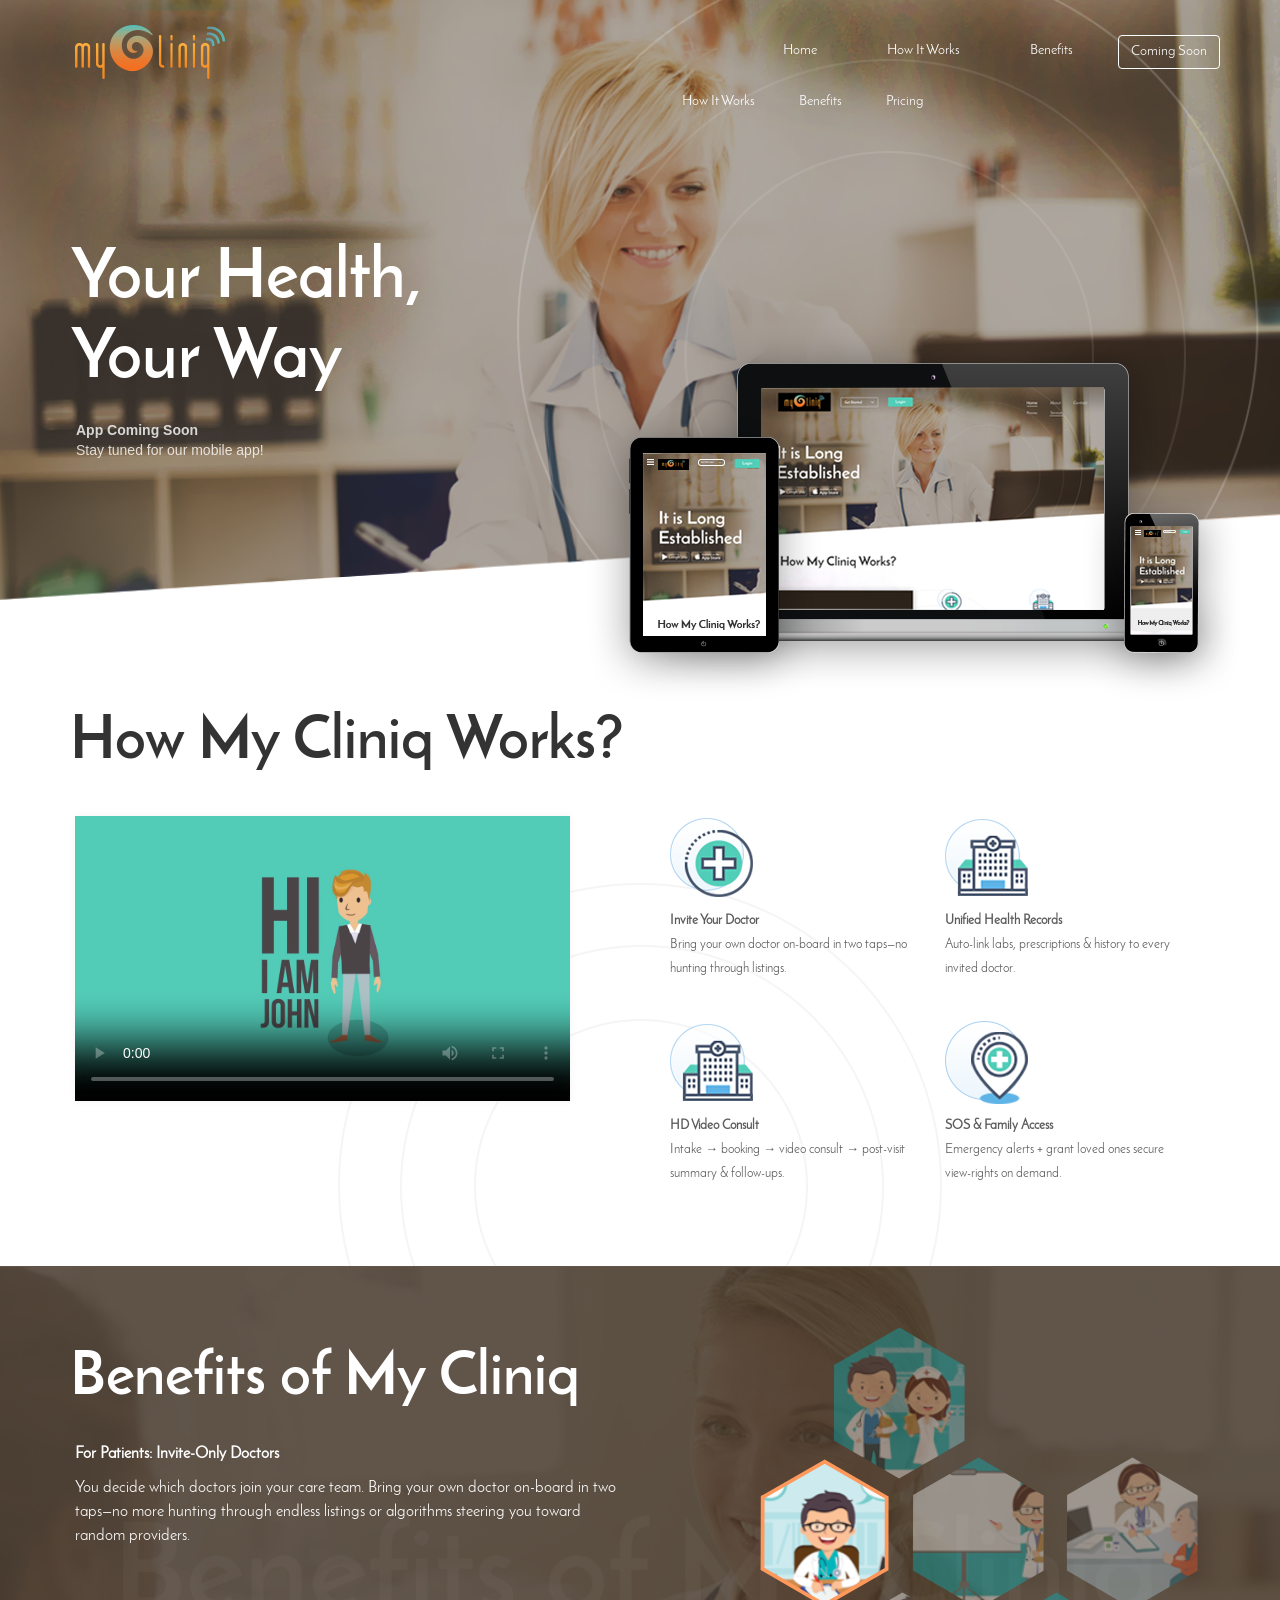
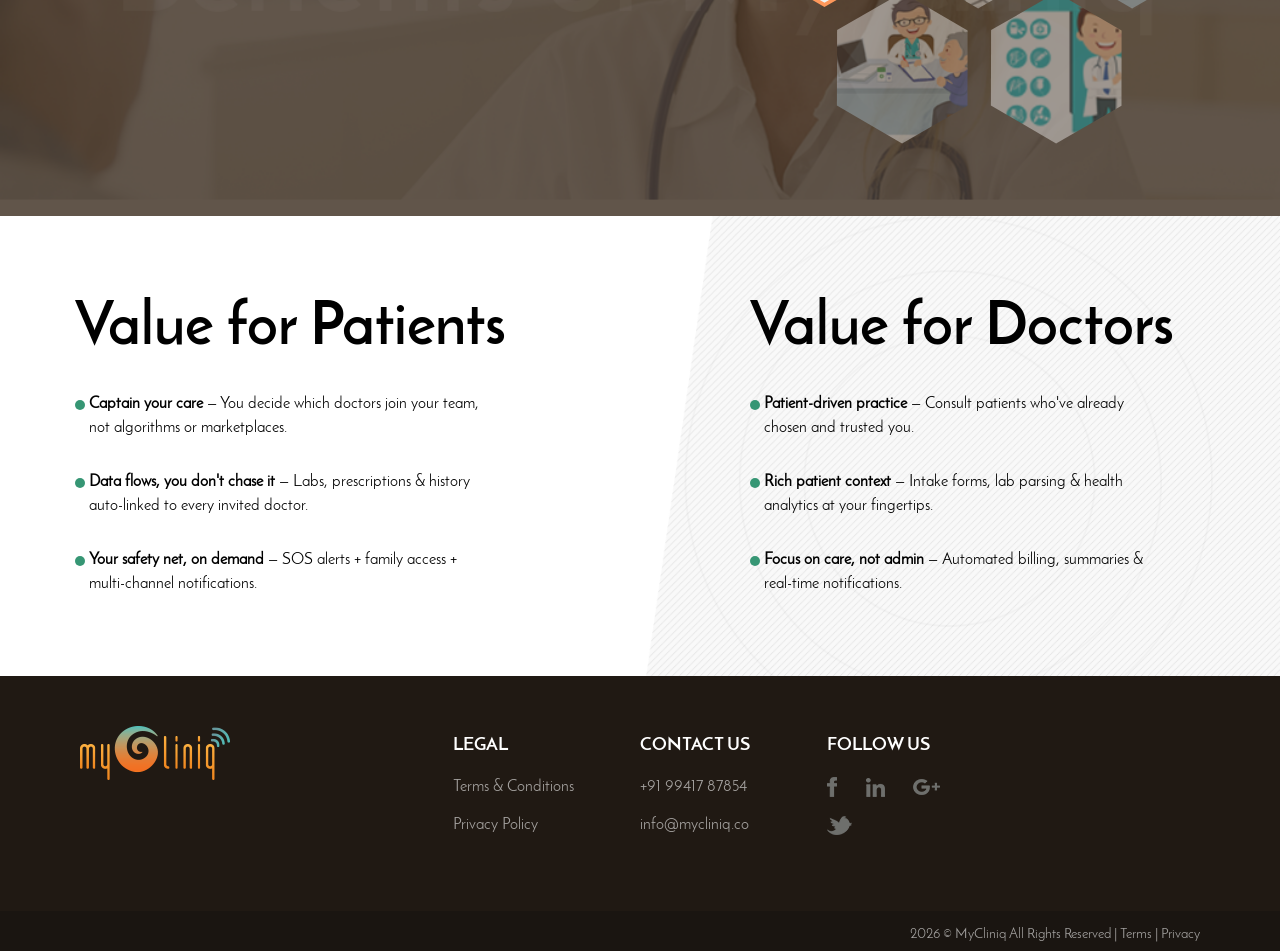
==== commit c739bb41: "Update website content: replace Lorem ipsum with real content from sales deck - Banner tagline: 'You" ====
--- a/index.html
+++ b/index.html
@@ -33,20 +33,17 @@
             <div id="navbar" class="navbar-collapse collapse">
                 <ul class="nav navbar-nav navbar-right">
                     <li>
-                        <a href="#">Home</a>
-                    </li>
-                    <li>
-                        <a href="#">About</a>
-                    </li>
-                    <li>
-                        <a href="#">Contact</a>
-                    </li>
-                   
+                        <a href="#banner-section">Home</a>
+                    </li>
+                    <li>
+                        <a href="#how-it-works">How It Works</a>
+                    </li>
+                    <li>
+                        <a href="#benefits-visirx">Benefits</a>
+                    </li>
+
                         <li class="nav-unlist">
-                            <a href="#">Process</a>
-                        </li>
-                        <li class="nav-unlist">
-                            <a href="#">Service</a>
+                            <a href="#visirx-value-section">Value</a>
                         </li>
                         <li class="nav-unlist" data-toggle="modal" data-target="#myModal">
                             <a href="#" >Pricing</a>
@@ -54,17 +51,9 @@
 
                     <li class="getstarted-dropdown">
                         <div class="dropdown">
-                          <button class="btn btn-default dropdown-toggle" type="button" id="dropdownMenu1" data-toggle="dropdown" aria-haspopup="true" aria-expanded="true">
-                            Get Started
-                            <span class="caret"></span>
+                          <button class="btn btn-default" type="button" style="cursor: default;">
+                            Coming Soon
                         </button>
-                        <ul class="dropdown-menu">
-                            <li><a href="#">For Patients</a></li>
-                            <li><a href="#">For Doctors</a></li>
-                        </ul>
-                    </li>
-                    <li class="loginbtn">
-                        <a href="#">Login</a>
                     </li>
                     
 
@@ -75,10 +64,10 @@
     <div id="nav-below">
         <ul class="list-unstyled pull-right">
             <li>
-                <a href="#">Process</a>
-            </li>
-            <li>
-                <a href="#">Service</a>
+                <a href="#how-it-works">How It Works</a>
+            </li>
+            <li>
+                <a href="#benefits-visirx">Benefits</a>
             </li>
             <li data-toggle="modal" data-target="#myModal">
                 <a href="#" >Pricing</a>
@@ -86,19 +75,11 @@
         </ul>
     </div>
     <div class="banner-notes">
-        <h5>It is Long <br>Established</h5>
-        <ul class="list-unstyled">
-            <li>
-                <a href="#">
-                    <img src="assets/images/banner/store.png">
-                </a>
-            </li>
-            <li>
-                <a href="#">
-                    <img src="assets/images/banner/play.png">
-                </a>
-            </li>
-        </ul>
+        <h5>Your Health,<br>Your Way</h5>
+        <p style="color: #fff; font-size: 14px; margin-top: 15px; opacity: 0.8;">
+            <strong>App Coming Soon</strong><br>
+            Stay tuned for our mobile app!
+        </p>
     </div>
     <div class="banner-showcase">
         <img src="assets/images/banner/lap.png">
@@ -126,25 +107,25 @@
             <div class="col-md-6 col-sm-6 col-xs-12 mpad0 work-process">
                 <img src="assets/images/works/icon1.png">
                 <p>
-                    It is a long established fact that a reader will be distracted.
+                    <strong>Invite Your Doctor</strong><br>Bring your own doctor on-board in two taps—no hunting through listings.
                 </p>
             </div>
             <div class="col-md-6 col-sm-6 col-xs-12 mpad0 work-process">
                 <img src="assets/images/works/icon2.png">
                 <p>
-                    It is a long established fact that a reader will be distracted.
+                    <strong>Unified Health Records</strong><br>Auto-link labs, prescriptions & history to every invited doctor.
                 </p>
             </div>
             <div class="col-md-6 col-sm-6 col-xs-12 mpad0 work-process">
                 <img src="assets/images/works/icon2.png">
                 <p>
-                    It is a long established fact that a reader will be distracted.
+                    <strong>HD Video Consult</strong><br>Intake → booking → video consult → post-visit summary & follow-ups.
                 </p>
             </div>
             <div class="col-md-6 col-sm-6 col-xs-12 mpad0 work-process">
                 <img src="assets/images/works/icon3.png">
                 <p>
-                    It is a long established fact that a reader will be distracted.
+                    <strong>SOS & Family Access</strong><br>Emergency alerts + grant loved ones secure view-rights on demand.
                 </p>
             </div>
         </div>
@@ -168,83 +149,71 @@
 <div class="col-md-6">
     <div class="dsktp-benefit visirx-benefits-desc">
         <div class="benifts-desc first-menu-section">
-            <p>Bala1 Lorem ipsum dolor sit amet, eu est repudiandae signiferumque, rebum sonet sit ut, an vix volutpat principes. Ad quo assum quaestio vulputate. Mea clita antiopam an, 
-            </p>
-            <p>
-                erant graeco te usu, corpora corrumpit vulputate pri in. Sea meis quidam insolens et, eam enim possit causae in.
-                erant graeco te usu, corpora corrumpit vulputate pri in. Sea meis quidam insolens et, eam enim possit causae in.
+            <p><strong>For Patients: Invite-Only Doctors</strong></p>
+            <p>
+                You decide which doctors join your care team. Bring your own doctor on-board in two taps—no more hunting through endless listings or algorithms steering you toward random providers.
             </p>
         </div>
         <div class="benifts-desc second-menu-section hide">
-            <p>Bala2 Lorem ipsum dolor sit amet, eu est repudiandae signiferumque, rebum sonet sit ut, an vix volutpat principes. Ad quo assum quaestio vulputate. Mea clita antiopam an, 
-            </p>
-            <p>
-                erant graeco te usu, corpora corrumpit vulputate pri in. Sea meis quidam insolens et, eam enim possit causae in.
-                erant graeco te usu, corpora corrumpit vulputate pri in. Sea meis quidam insolens et, eam enim possit causae in.
+            <p><strong>For Patients: Unified Health Records</strong></p>
+            <p>
+                Auto-link labs, prescriptions & history to every invited doctor. Your data flows seamlessly—you don't have to chase it or manually upload files to multiple portals.
             </p>
         </div>
         <div class="benifts-desc third-menu-section hide">
-            <p>Bala3 Lorem ipsum dolor sit amet, eu est repudiandae signiferumque, rebum sonet sit ut, an vix volutpat principes. Ad quo assum quaestio vulputate. Mea clita antiopam an, 
-            </p>
-            <p>
-                erant graeco te usu, corpora corrumpit vulputate pri in. Sea meis quidam insolens et, eam enim possit causae in.
-                erant graeco te usu, corpora corrumpit vulputate pri in. Sea meis quidam insolens et, eam enim possit causae in.
+            <p><strong>For Patients: SOS & Family Access</strong></p>
+            <p>
+                Trigger Emergency SOS alerts and grant loved ones secure view-rights. Your safety net is always on demand—multi-channel alerts via app, email, SMS & WhatsApp.
             </p>
         </div>
         <div class="benifts-desc four-menu-section hide">
-            <p>Bala4 Lorem ipsum dolor sit amet, eu est repudiandae signiferumque, rebum sonet sit ut, an vix volutpat principes. Ad quo assum quaestio vulputate. Mea clita antiopam an, 
-            </p>
-            <p>
-                erant graeco te usu, corpora corrumpit vulputate pri in. Sea meis quidam insolens et, eam enim possit causae in.
-                erant graeco te usu, corpora corrumpit vulputate pri in. Sea meis quidam insolens et, eam enim possit causae in.
+            <p><strong>For Doctors: Patient-Driven Invitations</strong></p>
+            <p>
+                No cold-call outreach needed. Consult patients who have already selected and trusted you. Build your practice with meaningful patient relationships.
             </p>
         </div>
         <div class="benifts-desc five-menu-section hide">
-            <p>Bala5 Lorem ipsum dolor sit amet, eu est repudiandae signiferumque, rebum sonet sit ut, an vix volutpat principes. Ad quo assum quaestio vulputate. Mea clita antiopam an, 
-            </p>
-            <p>
-                erant graeco te usu, corpora corrumpit vulputate pri in. Sea meis quidam insolens et, eam enim possit causae in.
-                erant graeco te usu, corpora corrumpit vulputate pri in. Sea meis quidam insolens et, eam enim possit causae in.
+            <p><strong>For Doctors: Seamless Workflow</strong></p>
+            <p>
+                Video consults + in-consult notes + auto-generated summaries & follow-ups—all in one unified UI. Rich patient context with intake forms, lab parsing & health-profile analytics.
             </p>
         </div>
         <div class="benifts-desc six-menu-section hide">
-            <p>Bala6 Lorem ipsum dolor sit amet, eu est repudiandae signiferumque, rebum sonet sit ut, an vix volutpat principes. Ad quo assum quaestio vulputate. Mea clita antiopam an, 
-            </p>
-            <p>
-                erant graeco te usu, corpora corrumpit vulputate pri in. Sea meis quidam insolens et, eam enim possit causae in.
-                erant graeco te usu, corpora corrumpit vulputate pri in. Sea meis quidam insolens et, eam enim possit causae in.
+            <p><strong>For Doctors: Automated Billing</strong></p>
+            <p>
+                Integrated Razorpay payments and earnings dashboard. Focus on care, not invoices. Get notified the moment patients book, message, or need attention.
             </p>
         </div>
     </div>
     <div class="mob-benefit visirx-benefits-desc">
         <div class="benifts-desc first-menu-section">
             <img src="assets/images/benefits/1.png">
-            <p>Bala1 Lorem ipsum dolor sit amet, eu est repudiandae signiferumque, rebum sonet sit ut, an vix volutpat principes. Ad quo assum quaestio vulputate. Mea clita antiopam an, 
+            <p><strong>Invite-Only Doctors</strong> — You decide which doctors join your care team.
             </p>
         </div>
         <div class="benifts-desc second-menu-section hide">
             <img src="assets/images/benefits/2.png">
-            <p>Bala2 Lorem ipsum dolor sit amet, eu est repudiandae signiferumque, rebum sonet sit ut, an vix volutpat principes. Ad quo assum quaestio vulputate. Mea clita antiopam an, 
+            <p><strong>Unified Health Records</strong> — Auto-link labs, prescriptions & history.
             </p>
         </div>
         <div class="benifts-desc third-menu-section hide">
             <img src="assets/images/benefits/3.png">
-            <p>Bala3 Lorem ipsum dolor sit amet, eu est repudiandae signiferumque, rebum sonet sit ut, an vix volutpat principes. Ad quo assum quaestio vulputate. Mea clita antiopam an, 
+            <p><strong>SOS & Family Access</strong> — Emergency alerts + secure view-rights for loved ones.
             </p>
         </div>
         <div class="benifts-desc four-menu-section hide">
             <img src="assets/images/benefits/4.png">
-            <p>Bala4 Lorem ipsum dolor sit amet, eu est repudiandae signiferumque, rebum sonet sit ut, an vix volutpat principes. Ad quo assum quaestio vulputate. Mea clita antiopam an, 
+            <p><strong>Patient-Driven Invitations</strong> — Doctors consult patients who've chosen them.
             </p>
         </div>
         <div class="benifts-desc five-menu-section hide">
             <img src="assets/images/benefits/5.png">
-            <p>Bala5 Lorem ipsum dolor sit amet, eu est repudiandae signiferumque, rebum sonet sit ut, an vix volutpat principes. Ad quo assum quaestio vulputate. Mea clita antiopam an, 
+            <p><strong>Seamless Workflow</strong> — Video + notes + summaries in one unified UI.
             </p>
         </div>
         <div class="benifts-desc six-menu-section hide">
             <img src="assets/images/benefits/6.png">
-            <p>Bala6 Lorem ipsum dolor sit amet, eu est repudiandae signiferumque, rebum sonet sit ut, an vix volutpat principes. Ad quo assum quaestio vulputate. Mea clita antiopam an, 
+            <p><strong>Automated Billing</strong> — Focus on care, not invoices.
             </p>
         </div>
     </div>
@@ -326,23 +295,20 @@
                 <ul class="list-unstyled">
                     <li>
                         <label></label>
-                        <span> 
-                            Lorem ipsum dolor sit amet, eu est repudiandae signiferumque,
-                            rebum sonet sit ut, an vix volutpat principes.
+                        <span>
+                            <strong>Captain your care</strong> — You decide which doctors join your team, not algorithms or marketplaces.
                         </span>
                     </li>
                     <li>
                         <label></label>
-                        <span> 
-                            Lorem ipsum dolor sit amet, eu est repudiandae signiferumque,
-                            rebum sonet sit ut, an vix volutpat principes.
+                        <span>
+                            <strong>Data flows, you don't chase it</strong> — Labs, prescriptions & history auto-linked to every invited doctor.
                         </span>
                     </li>
                     <li>
                         <label></label>
-                        <span> 
-                            Lorem ipsum dolor sit amet, eu est repudiandae signiferumque,
-                            rebum sonet sit ut, an vix volutpat principes.
+                        <span>
+                            <strong>Your safety net, on demand</strong> — SOS alerts + family access + multi-channel notifications.
                         </span>
                     </li>
                 </ul>
@@ -361,23 +327,20 @@
                 <ul class="list-unstyled">
                     <li>
                         <label class="hex-bullet"></label>
-                        <span> 
-                            Lorem ipsum dolor sit amet, eu est repudiandae signiferumque,
-                            rebum sonet sit ut, an vix volutpat principes.
+                        <span>
+                            <strong>Patient-driven practice</strong> — Consult patients who've already chosen and trusted you.
                         </span>
                     </li>
                     <li>
                         <label></label>
-                        <span> 
-                            Lorem ipsum dolor sit amet, eu est repudiandae signiferumque,
-                            rebum sonet sit ut, an vix volutpat principes.
+                        <span>
+                            <strong>Rich patient context</strong> — Intake forms, lab parsing & health analytics at your fingertips.
                         </span>
                     </li>
                     <li>
                         <label></label>
-                        <span> 
-                            Lorem ipsum dolor sit amet, eu est repudiandae signiferumque,
-                            rebum sonet sit ut, an vix volutpat principes.
+                        <span>
+                            <strong>Focus on care, not admin</strong> — Automated billing, summaries & real-time notifications.
                         </span>
                     </li>
                 </ul>
@@ -395,30 +358,8 @@
         </div>
         <div class="col-md-2 col-xs-6 pad0">
             <div class="footer-link">
-                <h5>GET LISTED</h5>
+                <h5>LEGAL</h5>
                 <ul class="list-unstyled">
-                    <li>
-                        <a href="#">Create Account</a>
-                    </li>
-                    <li>
-                        <a href="#">SignIn</a>
-                    </li>
-                    <li>
-                        <a href="#">Blog</a>
-                    </li>
-                </ul>
-            </div>
-        </div>
-        <div class="col-md-2 col-xs-6 pad0">
-            <div class="footer-link">
-                <h5>QUICK LINKS</h5>
-                <ul class="list-unstyled">
-                    <li>
-                        <a href="#">About Us</a>
-                    </li>
-                    <li>
-                        <a href="#">FAQ</a>
-                    </li>
                     <li>
                         <a href="terms-and-conditions.html">Terms & Conditions</a>
                     </li>
@@ -433,17 +374,17 @@
                 <h5>CONTACT US</h5>
                 <ul class="list-unstyled">
                     <li>
-                        <a href="#">+91-945-986-1234</a>
-                    </li>
-                    <li>
-                        <a href="#">info@myCliniq.com</a>
+                        <a href="tel:+919941787854">+91 99417 87854</a>
+                    </li>
+                    <li>
+                        <a href="mailto:info@mycliniq.co">info@mycliniq.co</a>
                     </li>
                 </ul>
             </div>
         </div>
         <div class="col-md-2 col-xs-6 pad0">
             <div class="sociallink footer-link">
-                <h5>CONTACT US</h5>
+                <h5>FOLLOW US</h5>
                 <ul class="list-unstyled">
                     <li>
                         <a href="#">
@@ -485,38 +426,41 @@
 </div>
 <div class="modal-body">
     <div class="pricing-list">
+        <p style="text-align: center; font-size: 18px; margin-bottom: 20px;"><strong>Free for Patients</strong> — Always.</p>
         <ul class="list-unstyled">
             <li>
                 <label>
-                    Lorem ipsum dolor sit amet, consectetur adipiscing elit, sed do eiusmod tempor incididunt ut labore et dolore magna aliqua.
-                </label>
-            </li>
-            <li>
-                <label>
-                    Lorem ipsum dolor sit amet, consectetur adipiscing elit, sed do eiusmod tempor incididunt ut labore et dolore magna aliqua.
-                </label>
-            </li>
-            <li>
-                <label>
-                    Lorem ipsum dolor sit amet, consectetur adipiscing elit, sed do eiusmod tempor incididunt ut labore et dolore magna aliqua.
-                </label>
-            </li>
-            <li>
-                <label>
-                    Lorem ipsum dolor sit amet, consectetur adipiscing elit, sed do eiusmod tempor incididunt ut labore et dolore magna aliqua.
-                </label>
-            </li>
-            <li>
-                <label>
-                    Lorem ipsum dolor sit amet, consectetur adipiscing elit, sed do eiusmod tempor incididunt ut labore et dolore magna aliqua.
-                </label>
-            </li>
-            <li>
-                <label>
-                    Lorem ipsum dolor sit amet, consectetur adipiscing elit, sed do eiusmod tempor incididunt ut labore et dolore magna aliqua.
+                    ✓ Invite unlimited doctors to your care team
+                </label>
+            </li>
+            <li>
+                <label>
+                    ✓ Unified health records & document storage
+                </label>
+            </li>
+            <li>
+                <label>
+                    ✓ HD video consultations with your doctors
+                </label>
+            </li>
+            <li>
+                <label>
+                    ✓ SOS emergency alerts & family access
+                </label>
+            </li>
+            <li>
+                <label>
+                    ✓ Multi-channel notifications (App, SMS, WhatsApp)
+                </label>
+            </li>
+            <li>
+                <label>
+                    ✓ Post-visit summaries & follow-up reminders
                 </label>
             </li>
         </ul>
+        <hr style="margin: 20px 0;">
+        <p style="text-align: center; margin-bottom: 15px;"><strong>For Doctors</strong></p>
         <div class="price-footer">
             <div class="inline-block month-block">
                 <sup> ₹ </sup>
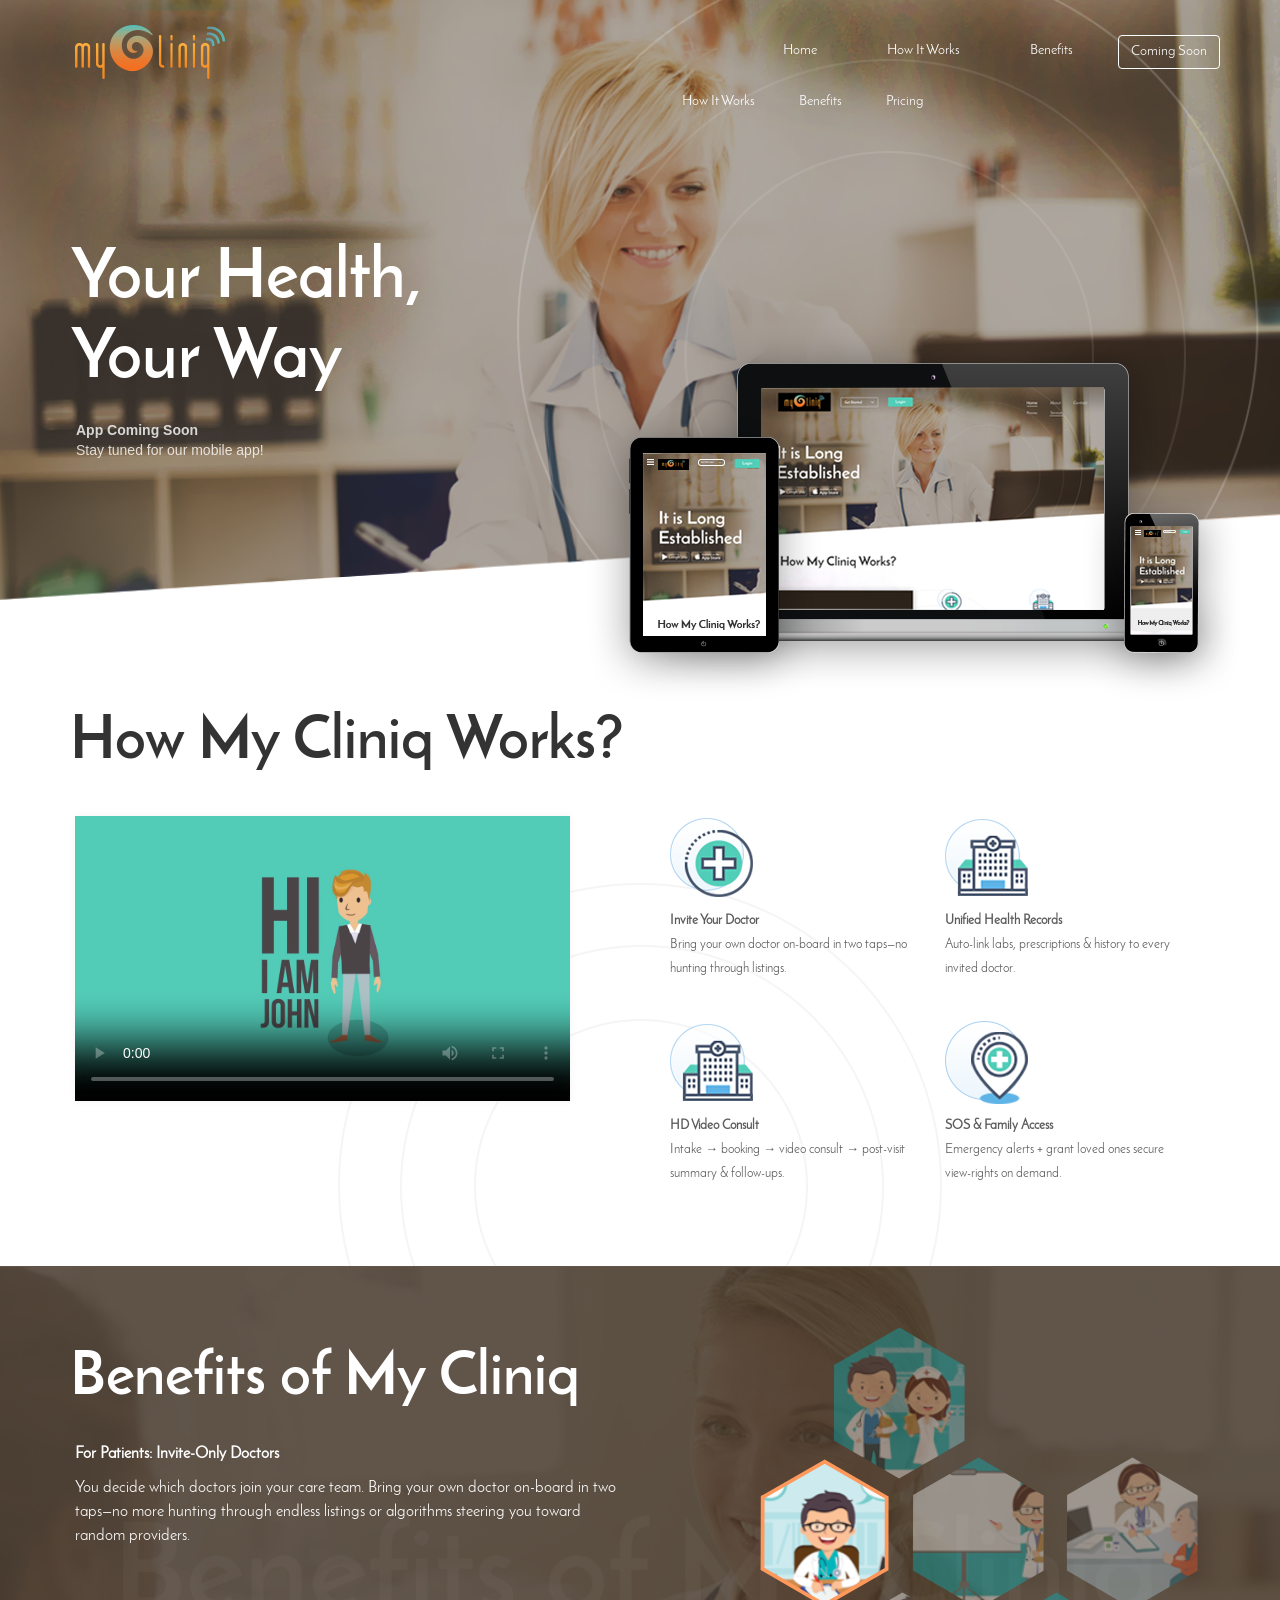
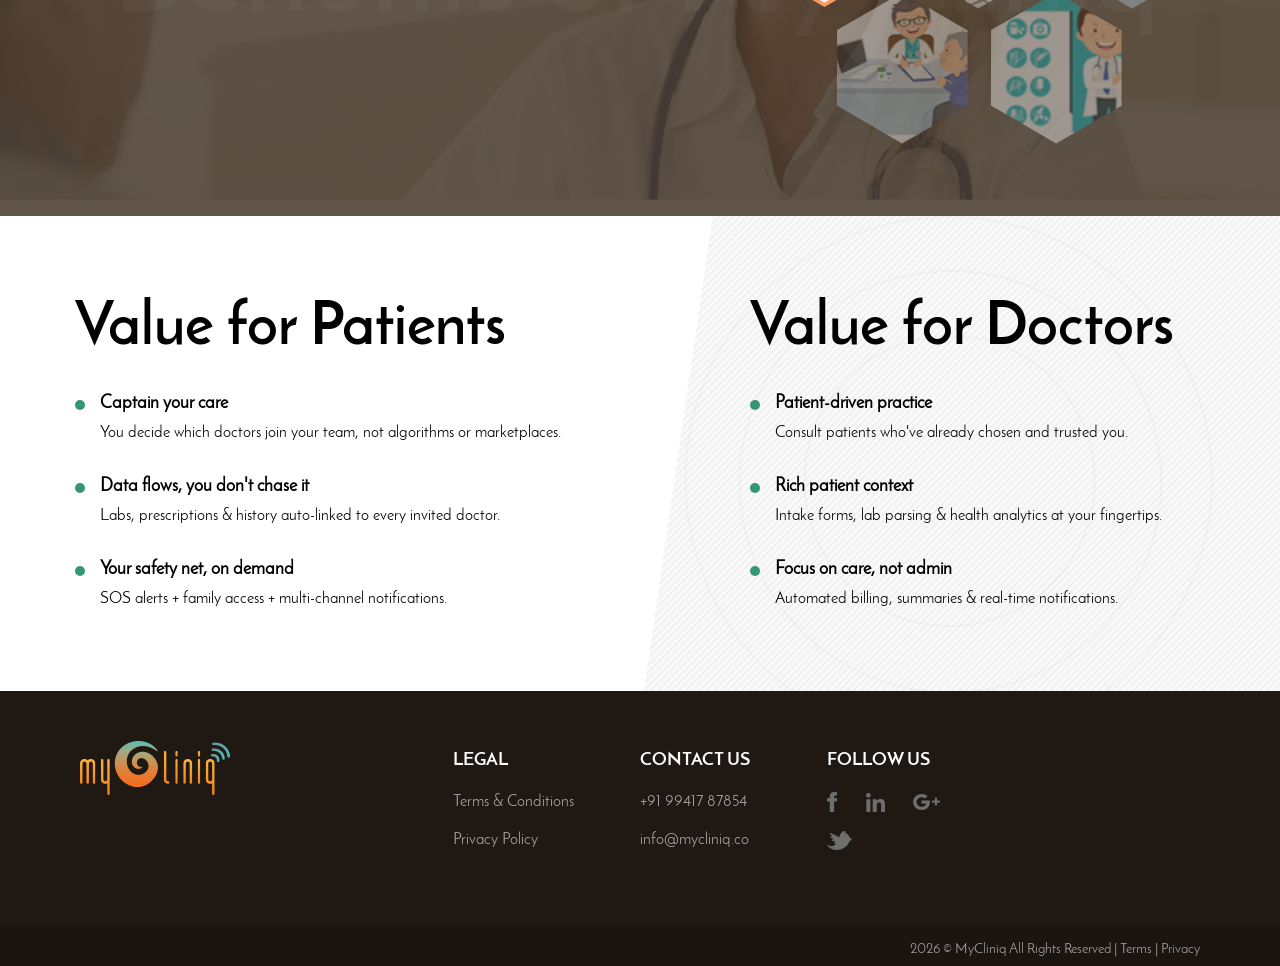
==== commit ddcd4a66: "Fix bullet alignment and font sizes in Value sections - Use flexbox for proper bullet-text alignment" ====
--- a/index.html
+++ b/index.html
@@ -293,22 +293,25 @@
             </div>
             <div class="value-desc">
                 <ul class="list-unstyled">
-                    <li>
-                        <label></label>
-                        <span>
-                            <strong>Captain your care</strong> — You decide which doctors join your team, not algorithms or marketplaces.
-                        </span>
-                    </li>
-                    <li>
-                        <label></label>
-                        <span>
-                            <strong>Data flows, you don't chase it</strong> — Labs, prescriptions & history auto-linked to every invited doctor.
-                        </span>
-                    </li>
-                    <li>
-                        <label></label>
-                        <span>
-                            <strong>Your safety net, on demand</strong> — SOS alerts + family access + multi-channel notifications.
+                    <li style="display: flex; align-items: flex-start; gap: 15px;">
+                        <label style="position: static; flex-shrink: 0; margin-top: 8px;"></label>
+                        <span style="width: auto;">
+                            <strong style="font-size: 18px; display: block; margin-bottom: 5px;">Captain your care</strong>
+                            You decide which doctors join your team, not algorithms or marketplaces.
+                        </span>
+                    </li>
+                    <li style="display: flex; align-items: flex-start; gap: 15px;">
+                        <label style="position: static; flex-shrink: 0; margin-top: 8px;"></label>
+                        <span style="width: auto;">
+                            <strong style="font-size: 18px; display: block; margin-bottom: 5px;">Data flows, you don't chase it</strong>
+                            Labs, prescriptions & history auto-linked to every invited doctor.
+                        </span>
+                    </li>
+                    <li style="display: flex; align-items: flex-start; gap: 15px;">
+                        <label style="position: static; flex-shrink: 0; margin-top: 8px;"></label>
+                        <span style="width: auto;">
+                            <strong style="font-size: 18px; display: block; margin-bottom: 5px;">Your safety net, on demand</strong>
+                            SOS alerts + family access + multi-channel notifications.
                         </span>
                     </li>
                 </ul>
@@ -325,22 +328,25 @@
             </div>
             <div class="value-desc">
                 <ul class="list-unstyled">
-                    <li>
-                        <label class="hex-bullet"></label>
-                        <span>
-                            <strong>Patient-driven practice</strong> — Consult patients who've already chosen and trusted you.
-                        </span>
-                    </li>
-                    <li>
-                        <label></label>
-                        <span>
-                            <strong>Rich patient context</strong> — Intake forms, lab parsing & health analytics at your fingertips.
-                        </span>
-                    </li>
-                    <li>
-                        <label></label>
-                        <span>
-                            <strong>Focus on care, not admin</strong> — Automated billing, summaries & real-time notifications.
+                    <li style="display: flex; align-items: flex-start; gap: 15px;">
+                        <label style="position: static; flex-shrink: 0; margin-top: 8px;"></label>
+                        <span style="width: auto;">
+                            <strong style="font-size: 18px; display: block; margin-bottom: 5px;">Patient-driven practice</strong>
+                            Consult patients who've already chosen and trusted you.
+                        </span>
+                    </li>
+                    <li style="display: flex; align-items: flex-start; gap: 15px;">
+                        <label style="position: static; flex-shrink: 0; margin-top: 8px;"></label>
+                        <span style="width: auto;">
+                            <strong style="font-size: 18px; display: block; margin-bottom: 5px;">Rich patient context</strong>
+                            Intake forms, lab parsing & health analytics at your fingertips.
+                        </span>
+                    </li>
+                    <li style="display: flex; align-items: flex-start; gap: 15px;">
+                        <label style="position: static; flex-shrink: 0; margin-top: 8px;"></label>
+                        <span style="width: auto;">
+                            <strong style="font-size: 18px; display: block; margin-bottom: 5px;">Focus on care, not admin</strong>
+                            Automated billing, summaries & real-time notifications.
                         </span>
                     </li>
                 </ul>
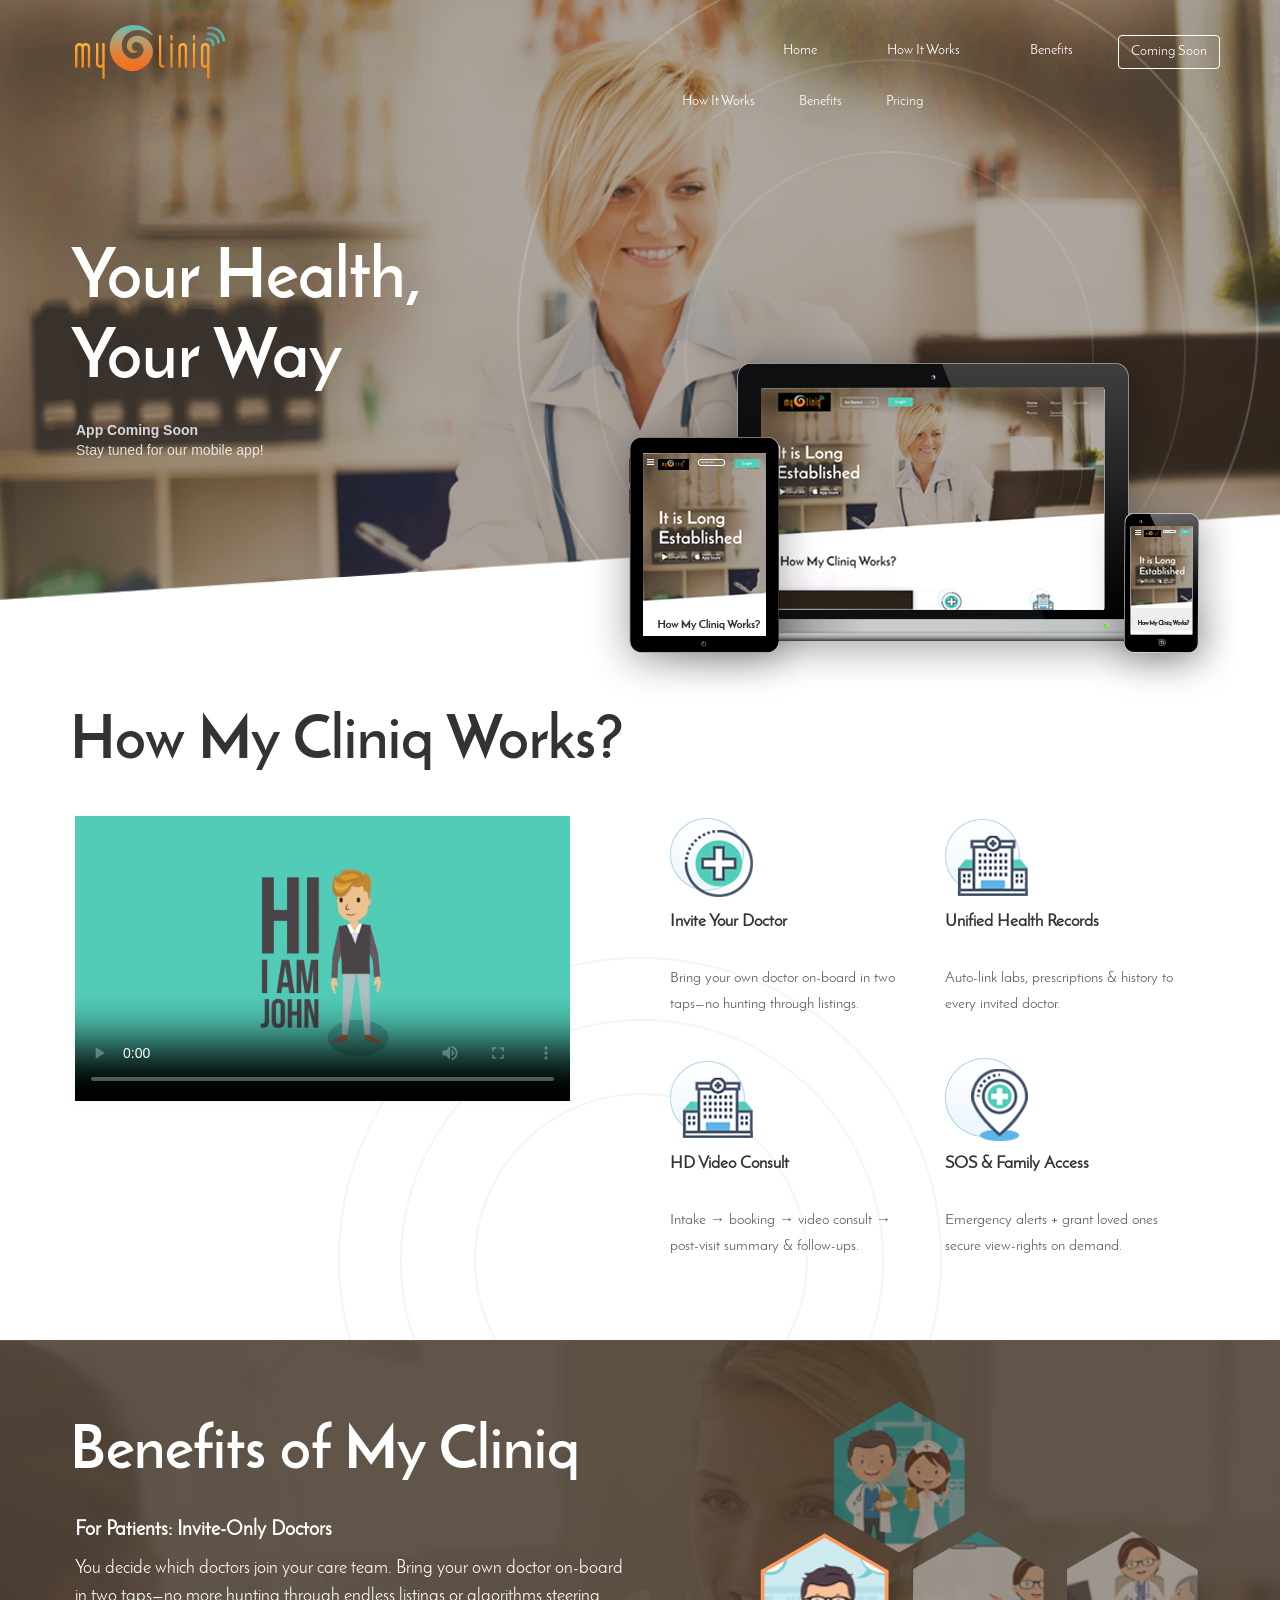
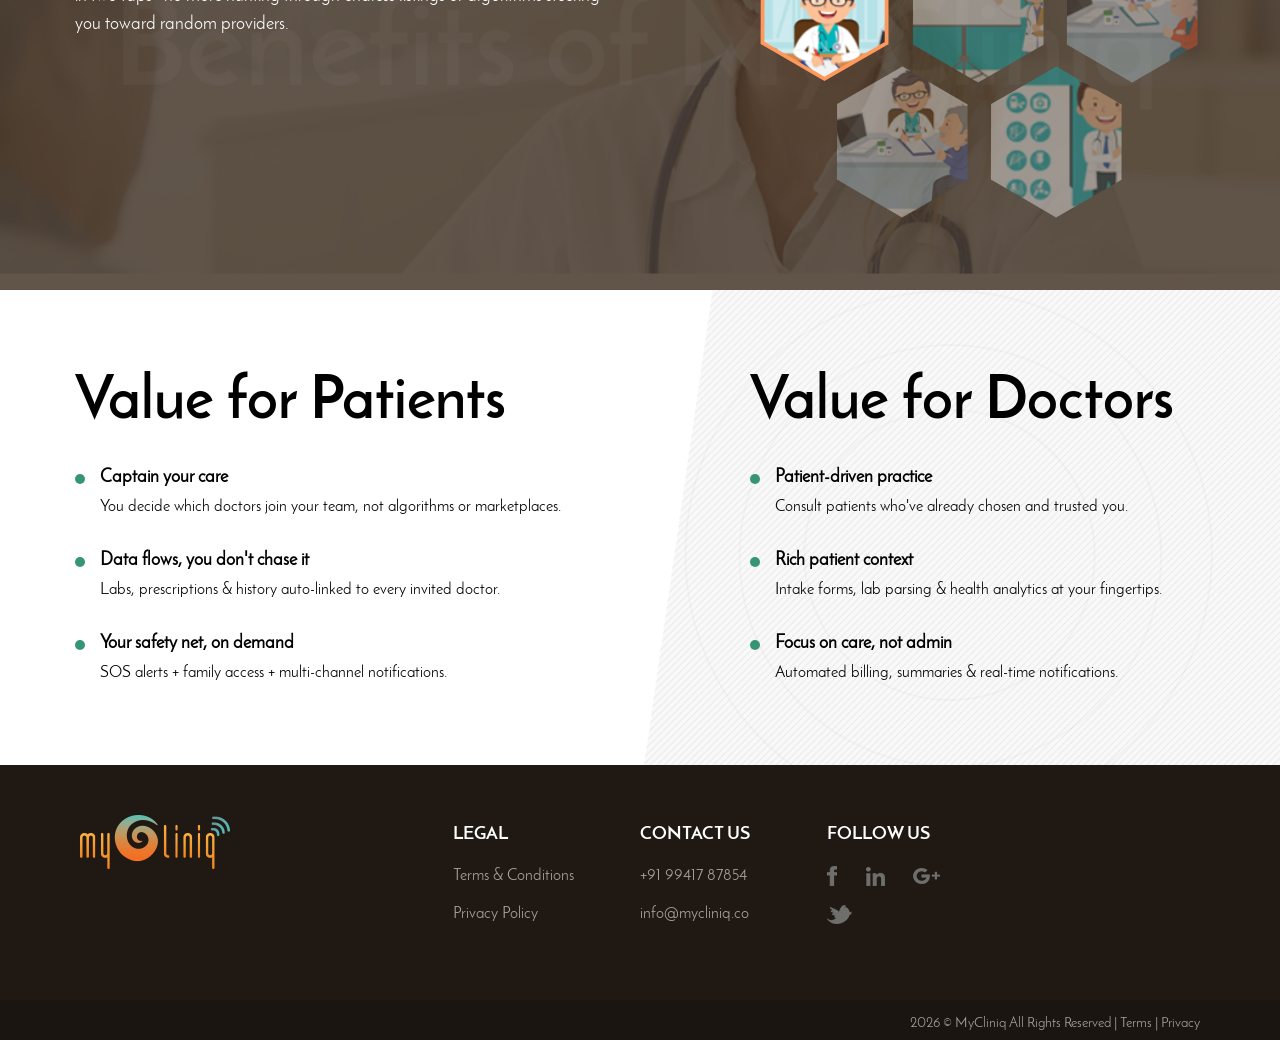
==== commit 54e5bfc0: "Increase font sizes in How It Works and Benefits sections - How It Works: 15px body, 17px titles - B" ====
--- a/index.html
+++ b/index.html
@@ -14,6 +14,26 @@
     <!-- css styles link -->
     <link href="assets/css/bootstrap.min.css" rel="stylesheet">
     <link href="assets/css/style.min.css" rel="stylesheet">
+    <style>
+        /* Font size overrides */
+        #how-it-works .video-elboration p {
+            font-size: 15px !important;
+            line-height: 26px !important;
+        }
+        #how-it-works .video-elboration p strong {
+            font-size: 17px !important;
+            display: block;
+            margin-bottom: 5px;
+            color: #333;
+        }
+        #benefits-visirx .benifts-desc p {
+            font-size: 18px !important;
+            line-height: 28px !important;
+        }
+        #benefits-visirx .benifts-desc p strong {
+            font-size: 20px !important;
+        }
+    </style>
 </head>
 <body>
     <div id="banner-section">
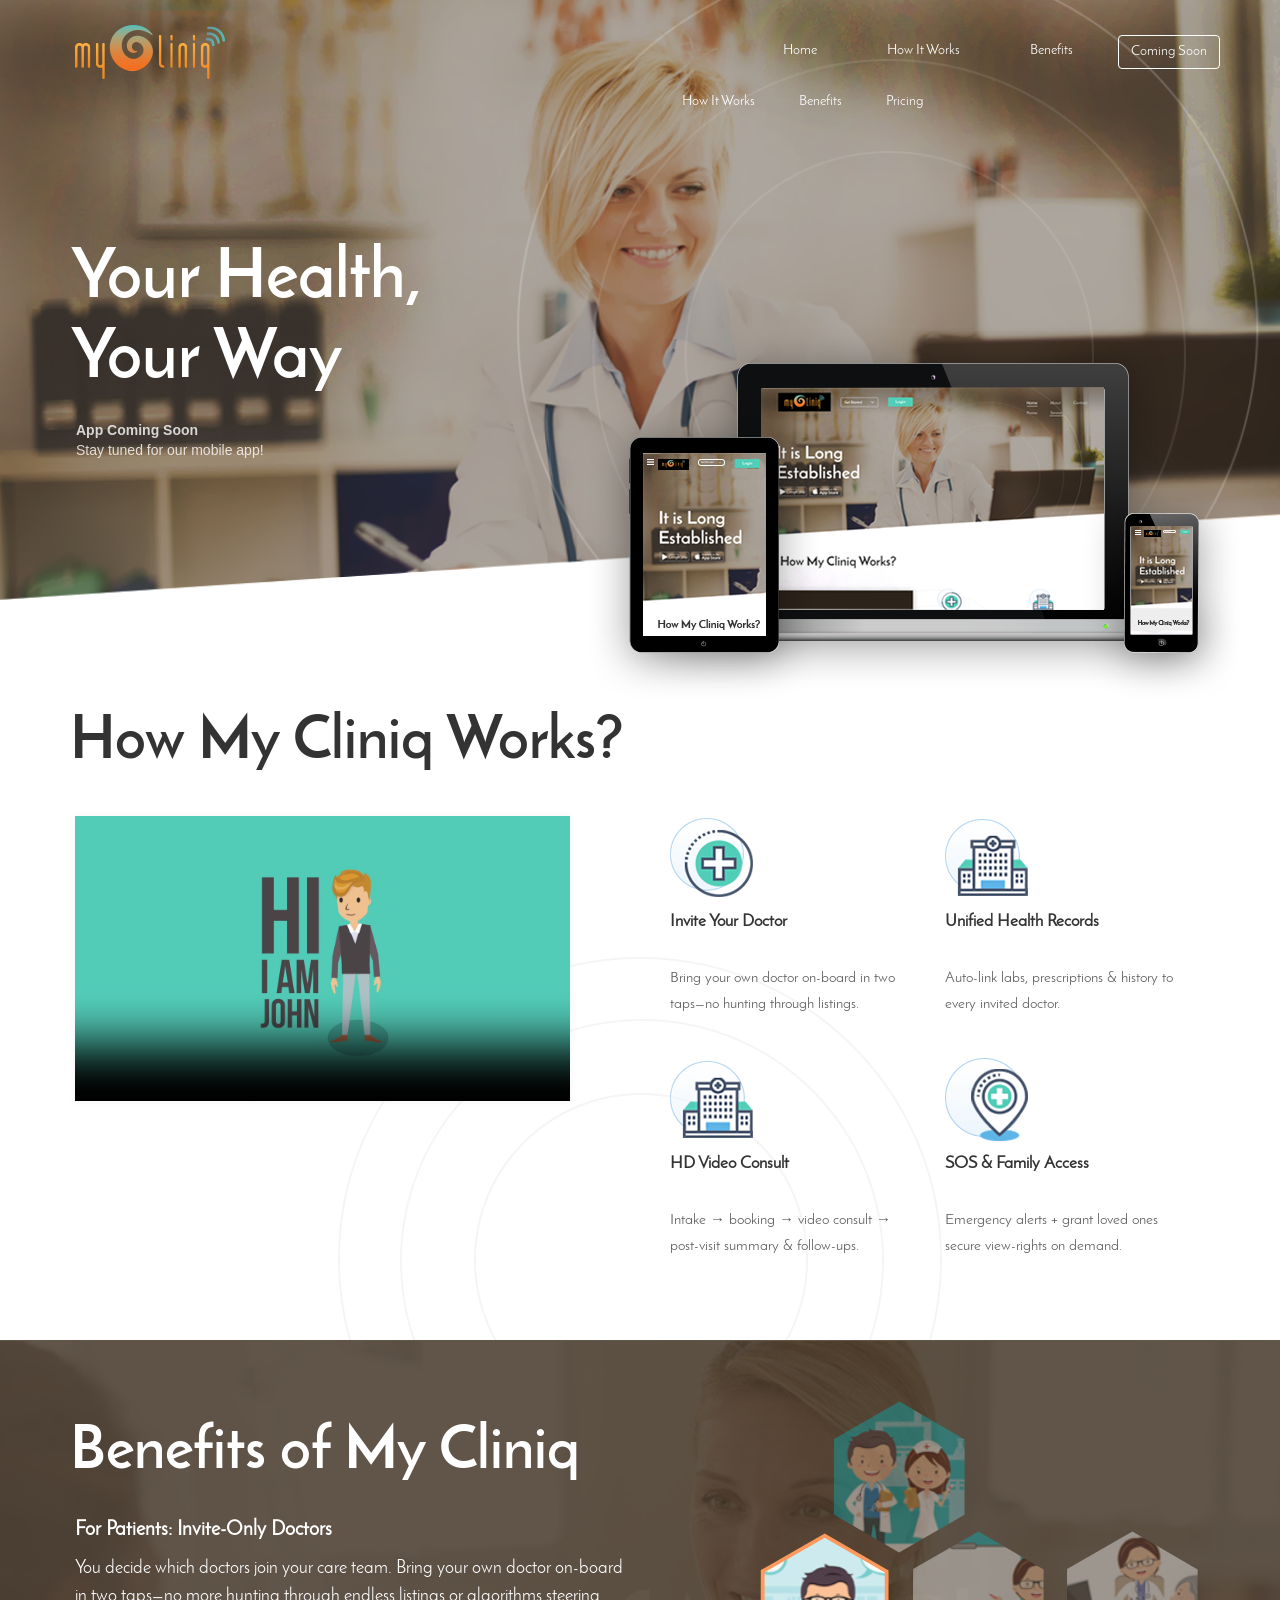
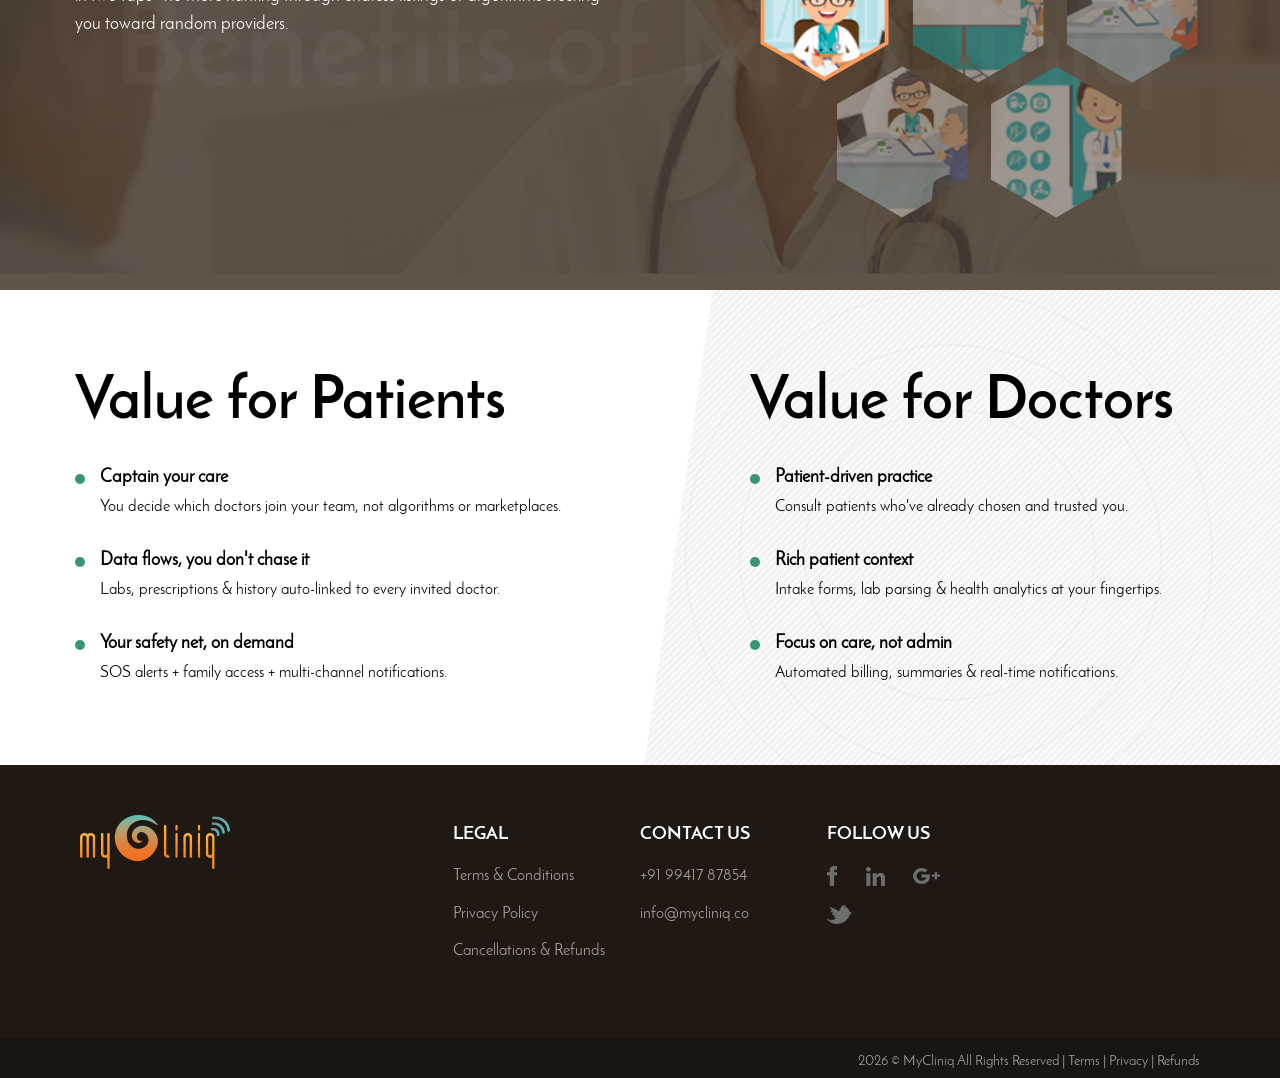
==== commit 9a96e6eb: "Add Cancellations & Refunds Policy page - Create cancellations-refunds.html with 24-hour cancellatio" ====
--- a/index.html
+++ b/index.html
@@ -392,6 +392,9 @@
                     <li>
                         <a href="privacy-policy.html">Privacy Policy</a>
                     </li>
+                    <li>
+                        <a href="cancellations-refunds.html">Cancellations & Refunds</a>
+                    </li>
                 </ul>
             </div>
         </div>
@@ -438,7 +441,7 @@
     </div>
 </div>
 <div class="footer-copyright">
-    <p class="pull-right">2026 &copy; MyCliniq All Rights Reserved | <a href="terms-and-conditions.html" style="color: inherit;">Terms</a> | <a href="privacy-policy.html" style="color: inherit;">Privacy</a></p>
+    <p class="pull-right">2026 &copy; MyCliniq All Rights Reserved | <a href="terms-and-conditions.html" style="color: inherit;">Terms</a> | <a href="privacy-policy.html" style="color: inherit;">Privacy</a> | <a href="cancellations-refunds.html" style="color: inherit;">Refunds</a></p>
 </div>
 
 <!-- modal -->
